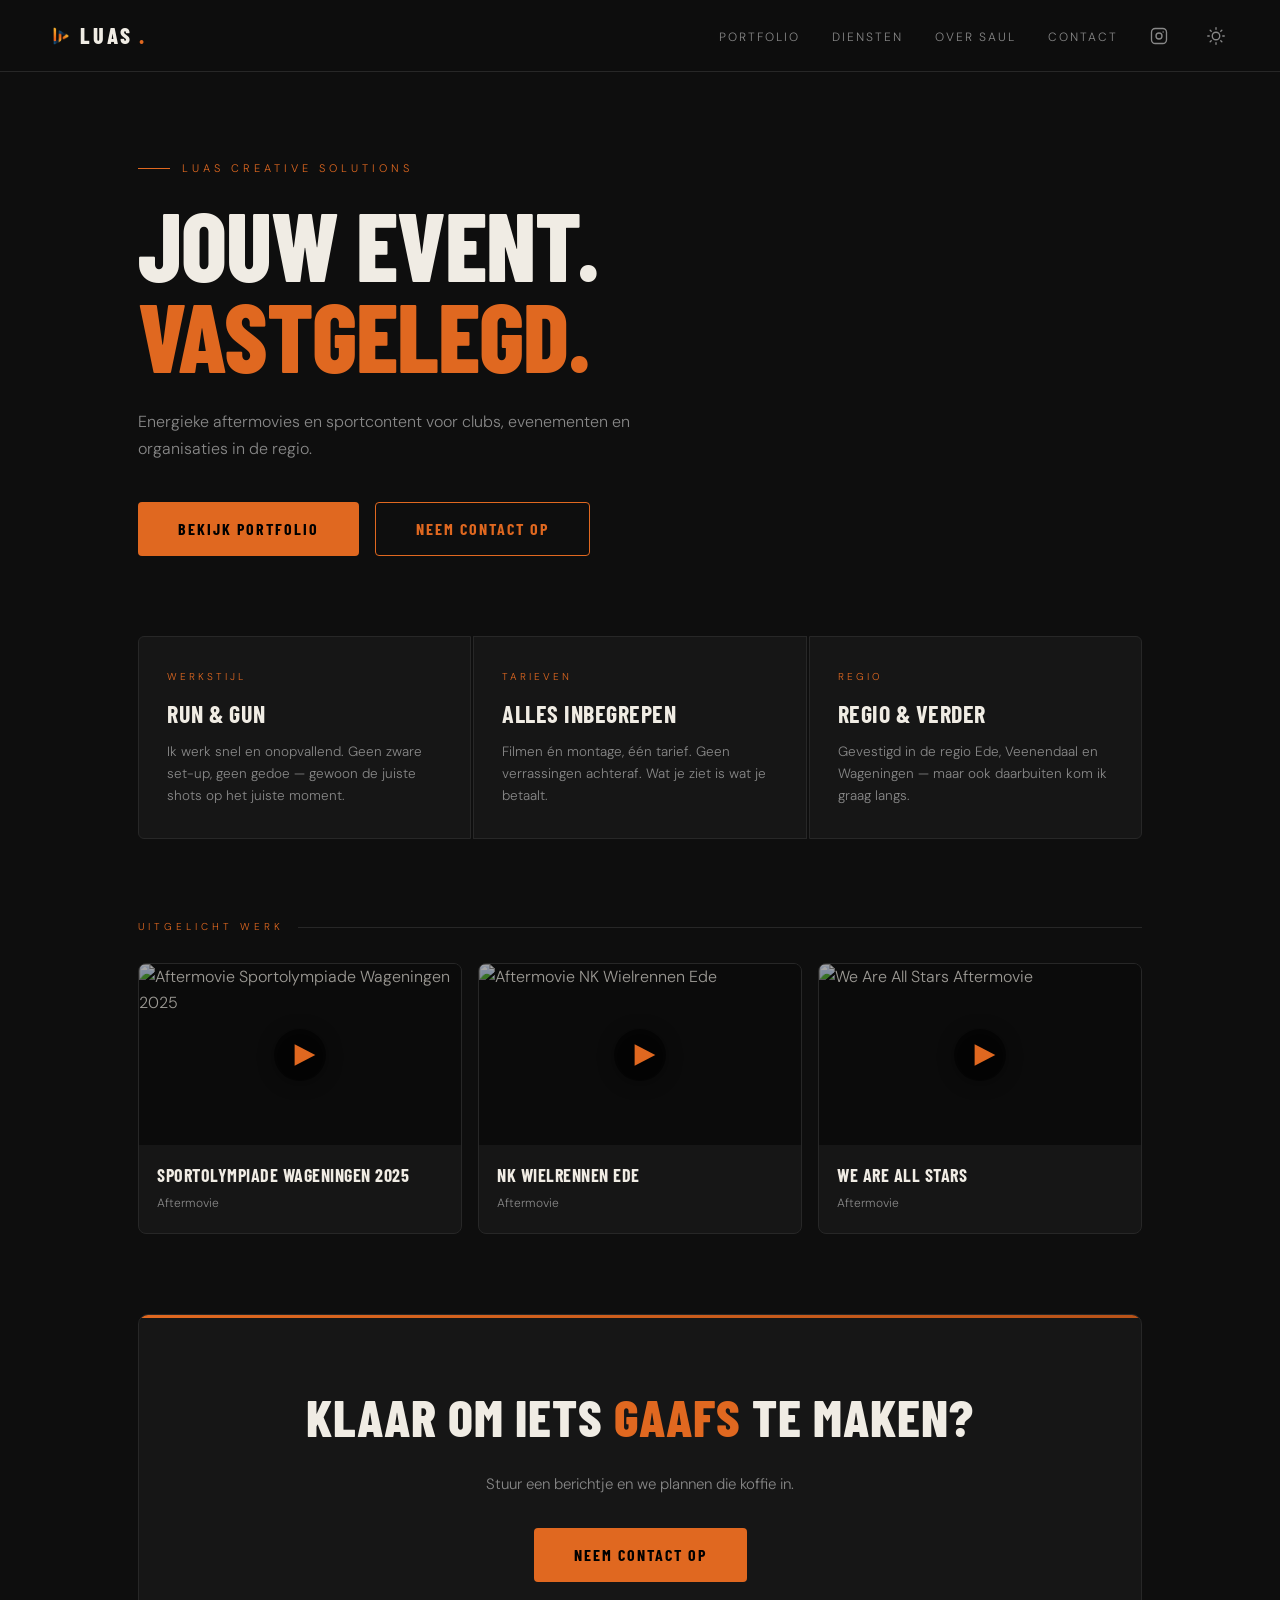
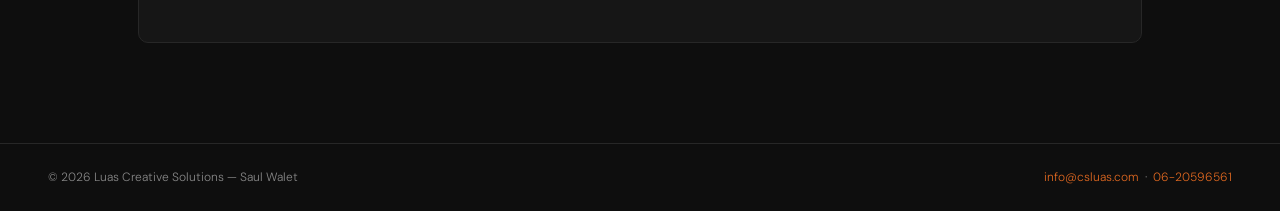
==== index.html @ 76b079d7 "Logo" ====
<!DOCTYPE html>
<html lang="nl">
<head>
  <meta charset="UTF-8">
  <meta name="viewport" content="width=device-width, initial-scale=1.0">
  <title>Luas Creative Solutions — Videograaf Sportevenementen & Aftermovies</title>
  <meta name="description" content="Energieke aftermovies en sportcontent voor clubs, evenementen en organisaties in de regio Ede, Veenendaal en Wageningen.">
  <link rel="stylesheet" href="style.css">
  <link rel="icon" href="assets/Logo.png" type="image/png">
  <script>document.documentElement.setAttribute('data-theme',localStorage.getItem('luas-theme')||'dark')</script>
</head>
<body>

<nav id="nav"></nav>

<!-- HERO -->
<section class="hero">
  <div class="hero-label">Luas Creative Solutions</div>
  <h1>Jouw event.<br><em>Vastgelegd.</em></h1>
  <p class="hero-sub">Energieke aftermovies en sportcontent voor clubs, evenementen en organisaties in de regio.</p>
  <div class="hero-actions">
    <a href="portfolio.html" class="cta-btn">Bekijk portfolio</a>
    <a href="contact.html" class="cta-btn-outline">Neem contact op</a>
  </div>
</section>

<!-- USP STRIP -->
<section class="usp-section fade-up-1">
  <div class="usp-grid">
    <div class="usp-item">
      <div class="usp-tag">Werkstijl</div>
      <h3>Run &amp; Gun</h3>
      <p>Ik werk snel en onopvallend. Geen zware set-up, geen gedoe — gewoon de juiste shots op het juiste moment.</p>
    </div>
    <div class="usp-item">
      <div class="usp-tag">Tarieven</div>
      <h3>Alles inbegrepen</h3>
      <p>Filmen én montage, één tarief. Geen verrassingen achteraf. Wat je ziet is wat je betaalt.</p>
    </div>
    <div class="usp-item">
      <div class="usp-tag">Regio</div>
      <h3>Regio &amp; verder</h3>
      <p>Gevestigd in de regio Ede, Veenendaal en Wageningen — maar ook daarbuiten kom ik graag langs.</p>
    </div>
  </div>
</section>

<!-- FEATURED WERK -->
<section class="featured-section">
  <div class="section-label">Uitgelicht werk</div>
  <div class="featured-grid">

    <div class="video-card fade-up-1" data-video-id="czWanVPqHII">
      <div class="video-thumb">
        <img
          src="https://img.youtube.com/vi/czWanVPqHII/maxresdefault.jpg"
          alt="Aftermovie Sportolympiade Wageningen 2025"
          loading="lazy"
        >
        <div class="play-btn">
          <svg viewBox="0 0 68 68" fill="none" xmlns="http://www.w3.org/2000/svg">
            <circle cx="34" cy="34" r="34" fill="rgba(0,0,0,0.55)"/>
            <polygon points="27,20 54,34 27,48" fill="#E06820"/>
          </svg>
        </div>
      </div>
      <div class="video-info">
        <h3>Sportolympiade Wageningen 2025</h3>
        <p>Aftermovie</p>
      </div>
    </div>

    <div class="video-card fade-up-2" data-video-id="GM8YiR7wwc0">
      <div class="video-thumb">
        <img
          src="https://img.youtube.com/vi/GM8YiR7wwc0/maxresdefault.jpg"
          alt="Aftermovie NK Wielrennen Ede"
          loading="lazy"
        >
        <div class="play-btn">
          <svg viewBox="0 0 68 68" fill="none" xmlns="http://www.w3.org/2000/svg">
            <circle cx="34" cy="34" r="34" fill="rgba(0,0,0,0.55)"/>
            <polygon points="27,20 54,34 27,48" fill="#E06820"/>
          </svg>
        </div>
      </div>
      <div class="video-info">
        <h3>NK Wielrennen Ede</h3>
        <p>Aftermovie</p>
      </div>
    </div>

    <div class="video-card fade-up-3" data-video-id="jwo1dgW5skM">
      <div class="video-thumb">
        <img
          src="https://img.youtube.com/vi/jwo1dgW5skM/maxresdefault.jpg"
          alt="We Are All Stars Aftermovie"
          loading="lazy"
        >
        <div class="play-btn">
          <svg viewBox="0 0 68 68" fill="none" xmlns="http://www.w3.org/2000/svg">
            <circle cx="34" cy="34" r="34" fill="rgba(0,0,0,0.55)"/>
            <polygon points="27,20 54,34 27,48" fill="#E06820"/>
          </svg>
        </div>
      </div>
      <div class="video-info">
        <h3>We Are All Stars</h3>
        <p>Aftermovie</p>
      </div>
    </div>

  </div>
</section>

<!-- CTA STRIP -->
<section class="cta-section fade-up">
  <div class="cta-box">
    <h2>Klaar om iets <em>gaafs</em> te maken?</h2>
    <p>Stuur een berichtje en we plannen die koffie in.</p>
    <a href="contact.html" class="cta-btn">Neem contact op</a>
  </div>
</section>

<footer id="footer"></footer>
<script src="script.js"></script>
</body>
</html>
---- style.css ----
/* ─────────────────────────────────────────
   Luas Creative Solutions — Shared Stylesheet
   ───────────────────────────────────────── */

@import url('https://fonts.googleapis.com/css2?family=Barlow+Condensed:wght@400;600;700;800&family=DM+Sans:ital,opsz,wght@0,9..40,300;0,9..40,400;0,9..40,500;1,9..40,300&display=swap');

*, *::before, *::after {
  box-sizing: border-box;
  margin: 0;
  padding: 0;
}

:root {
  --orange:     #E06820;
  --orange-dim: #B85218;
  --black:      #0E0E0E;
  --card:       #161616;
  --card-warm:  #1C1408;
  --border:     #272727;
  --text:       #F0ECE4;
  --muted:      #888888;
}

html { scroll-behavior: smooth; }

body {
  background: var(--black);
  color: var(--text);
  font-family: 'DM Sans', sans-serif;
  font-weight: 300;
  overflow-x: hidden;
  line-height: 1.6;
}

a { color: inherit; }
img { display: block; max-width: 100%; }

/* ── ANIMATIONS ── */
@keyframes fadeUp {
  from { opacity: 0; transform: translateY(24px); }
  to   { opacity: 1; transform: translateY(0); }
}

.fade-up { animation: fadeUp 0.7s ease both; }
.fade-up-1 { animation: fadeUp 0.7s 0.08s ease both; }
.fade-up-2 { animation: fadeUp 0.7s 0.16s ease both; }
.fade-up-3 { animation: fadeUp 0.7s 0.24s ease both; }
.fade-up-4 { animation: fadeUp 0.7s 0.32s ease both; }

/* ── NAVBAR ── */
nav {
  position: fixed; top: 0; left: 0; right: 0; z-index: 200;
  display: flex; align-items: center; justify-content: space-between;
  padding: 18px 48px;
  background: rgba(14, 14, 14, 0.92);
  backdrop-filter: blur(12px);
  -webkit-backdrop-filter: blur(12px);
  border-bottom: 1px solid var(--border);
}

.nav-logo {
  font-family: 'Barlow Condensed', sans-serif;
  font-size: 22px; font-weight: 800; letter-spacing: 3px;
  color: var(--text); text-decoration: none;
  display: flex; align-items: center; gap: 6px;
  flex-shrink: 0;
}
.nav-logo img { width: 26px; height: 26px; object-fit: contain; }
.nav-logo span { color: var(--orange); }

.nav-right {
  display: flex; align-items: center; gap: 32px;
}

.nav-links {
  display: flex; align-items: center; gap: 32px;
  list-style: none;
}
.nav-links a {
  font-size: 12px; letter-spacing: 2px; text-transform: uppercase;
  color: var(--muted); text-decoration: none;
  transition: color 0.2s;
}
.nav-links a:hover,
.nav-links a.active { color: var(--text); }

.nav-ig {
  color: var(--muted); transition: color 0.2s;
  display: flex; align-items: center;
}
.nav-ig:hover { color: var(--orange); }
.nav-ig svg { width: 18px; height: 18px; }

/* Hamburger */
.nav-toggle {
  display: none;
  flex-direction: column; justify-content: center; gap: 5px;
  width: 36px; height: 36px;
  background: none; border: none; cursor: pointer;
  padding: 4px;
}
.nav-toggle span {
  display: block; height: 2px; width: 100%;
  background: var(--text); border-radius: 2px;
  transition: transform 0.3s, opacity 0.3s;
}
.nav-toggle.open span:nth-child(1) { transform: translateY(7px) rotate(45deg); }
.nav-toggle.open span:nth-child(2) { opacity: 0; }
.nav-toggle.open span:nth-child(3) { transform: translateY(-7px) rotate(-45deg); }

/* ── FOOTER ── */
footer {
  border-top: 1px solid var(--border);
  padding: 24px 48px;
  display: flex; justify-content: space-between; align-items: center;
  flex-wrap: wrap; gap: 12px;
}
footer p { font-size: 12px; color: var(--muted); }
footer a { color: var(--orange); text-decoration: none; }
footer a:hover { color: var(--orange-dim); }

/* ── SHARED LAYOUT ── */
.container {
  max-width: 1100px; margin: 0 auto;
  padding-left: 48px; padding-right: 48px;
}

/* ── HERO ── */
.hero {
  padding: 160px 48px 80px;
  max-width: 1100px; margin: 0 auto;
  animation: fadeUp 0.7s ease both;
}
.hero-label {
  font-size: 11px; letter-spacing: 4px; text-transform: uppercase;
  color: var(--orange); margin-bottom: 20px;
  display: flex; align-items: center; gap: 12px;
}
.hero-label::before { content: ''; width: 32px; height: 1px; background: var(--orange); }

.hero h1 {
  font-family: 'Barlow Condensed', sans-serif;
  font-size: clamp(52px, 8vw, 96px);
  font-weight: 800; line-height: 0.95;
  letter-spacing: -1px; text-transform: uppercase;
}
.hero h1 em { color: var(--orange); font-style: normal; }

.hero-sub {
  margin-top: 28px; max-width: 520px;
  font-size: 16px; line-height: 1.7; color: var(--muted);
}

/* ── SECTION LABEL ── */
.section-label {
  font-size: 10px; letter-spacing: 4px; text-transform: uppercase;
  color: var(--orange); margin-bottom: 28px;
  display: flex; align-items: center; gap: 14px;
}
.section-label::after {
  content: ''; flex: 1; height: 1px; background: var(--border);
}

/* ── CTA BUTTON ── */
.cta-btn {
  display: inline-block;
  background: var(--orange);
  color: #000;
  font-family: 'Barlow Condensed', sans-serif;
  font-size: 16px; font-weight: 700;
  letter-spacing: 2px; text-transform: uppercase;
  padding: 14px 40px; border-radius: 4px;
  text-decoration: none; border: none; cursor: pointer;
  transition: background 0.2s, transform 0.15s;
}
.cta-btn:hover { background: var(--orange-dim); transform: translateY(-2px); }

.cta-btn-outline {
  display: inline-block;
  border: 1px solid var(--orange);
  color: var(--orange);
  font-family: 'Barlow Condensed', sans-serif;
  font-size: 16px; font-weight: 700;
  letter-spacing: 2px; text-transform: uppercase;
  padding: 13px 40px; border-radius: 4px;
  text-decoration: none;
  transition: background 0.2s, color 0.2s, transform 0.15s;
}
.cta-btn-outline:hover {
  background: var(--orange); color: #000; transform: translateY(-2px);
}

/* ── CTA SECTION ── */
.cta-section {
  padding: 0 48px 100px;
  max-width: 1100px; margin: 0 auto;
  text-align: center;
}
.cta-box {
  background: var(--card);
  border: 1px solid var(--border);
  border-radius: 10px;
  padding: 60px 40px;
  position: relative; overflow: hidden;
}
.cta-box::before {
  content: '';
  position: absolute; top: 0; left: 0; right: 0; height: 3px;
  background: linear-gradient(90deg, var(--orange), var(--orange-dim));
}
.cta-box h2 {
  font-family: 'Barlow Condensed', sans-serif;
  font-size: clamp(32px, 5vw, 52px);
  font-weight: 800; text-transform: uppercase;
  letter-spacing: 1px; margin-bottom: 14px;
}
.cta-box h2 em { color: var(--orange); font-style: normal; }
.cta-box p { font-size: 15px; color: var(--muted); margin-bottom: 32px; }

/* ─────────────────────────────
   INDEX.HTML
   ───────────────────────────── */

/* Hero buttons */
.hero-actions {
  display: flex; gap: 16px; margin-top: 40px; flex-wrap: wrap;
}

/* USP strip */
.usp-section {
  padding: 0 48px 80px;
  max-width: 1100px; margin: 0 auto;
}
.usp-grid {
  display: grid;
  grid-template-columns: repeat(3, 1fr);
  gap: 2px;
}
.usp-item {
  background: var(--card);
  border: 1px solid var(--border);
  padding: 32px 28px;
  transition: border-color 0.2s;
}
.usp-item:first-child { border-radius: 6px 0 0 6px; }
.usp-item:last-child  { border-radius: 0 6px 6px 0; }
.usp-item:hover { border-color: #3a3a3a; }
.usp-tag {
  font-size: 10px; letter-spacing: 3px; text-transform: uppercase;
  color: var(--orange); margin-bottom: 10px;
}
.usp-item h3 {
  font-family: 'Barlow Condensed', sans-serif;
  font-size: 24px; font-weight: 700; text-transform: uppercase;
  letter-spacing: 0.5px; margin-bottom: 8px;
}
.usp-item p { font-size: 13.5px; color: var(--muted); line-height: 1.6; }

/* Featured work */
.featured-section {
  padding: 0 48px 80px;
  max-width: 1100px; margin: 0 auto;
}
.featured-grid {
  display: grid;
  grid-template-columns: repeat(3, 1fr);
  gap: 16px;
}

/* ─────────────────────────────
   PORTFOLIO.HTML
   ───────────────────────────── */

.portfolio-section {
  padding: 0 48px 80px;
  max-width: 1100px; margin: 0 auto;
}
.video-grid {
  display: grid;
  grid-template-columns: repeat(3, 1fr);
  gap: 16px;
}

/* Shared video card (used on portfolio + index) */
.video-card {
  background: var(--card);
  border: 1px solid var(--border);
  border-radius: 8px;
  overflow: hidden;
  cursor: pointer;
  transition: border-color 0.25s, transform 0.25s;
  position: relative;
}
.video-card:hover { border-color: #444; transform: translateY(-3px); }

.video-thumb {
  position: relative;
  aspect-ratio: 16/9;
  overflow: hidden;
  background: #111;
}
.video-thumb img {
  width: 100%; height: 100%; object-fit: cover;
  transition: transform 0.4s;
}
.video-card:hover .video-thumb img { transform: scale(1.04); }

.play-btn {
  position: absolute; inset: 0;
  display: flex; align-items: center; justify-content: center;
  background: rgba(0,0,0,0.35);
  transition: background 0.2s;
}
.video-card:hover .play-btn { background: rgba(0,0,0,0.15); }
.play-btn svg {
  width: 52px; height: 52px;
  filter: drop-shadow(0 2px 8px rgba(0,0,0,0.6));
  transition: transform 0.2s;
}
.video-card:hover .play-btn svg { transform: scale(1.08); }

.video-info {
  padding: 16px 18px 20px;
}
.video-info h3 {
  font-family: 'Barlow Condensed', sans-serif;
  font-size: 18px; font-weight: 700;
  text-transform: uppercase; letter-spacing: 0.5px;
  margin-bottom: 4px;
}
.video-info p { font-size: 12px; color: var(--muted); }

/* Video iframe overlay */
.video-iframe-wrap {
  position: fixed; inset: 0; z-index: 500;
  background: rgba(0,0,0,0.9);
  display: flex; align-items: center; justify-content: center;
  padding: 24px;
  animation: fadeUp 0.25s ease;
}
.video-iframe-inner {
  position: relative;
  width: 100%; max-width: 900px;
  aspect-ratio: 16/9;
}
.video-iframe-inner iframe {
  width: 100%; height: 100%;
  border: none; border-radius: 6px;
}
.video-close {
  position: absolute; top: -44px; right: 0;
  background: none; border: none; cursor: pointer;
  color: var(--text); font-size: 28px; line-height: 1;
  font-family: 'Barlow Condensed', sans-serif;
  letter-spacing: 1px; display: flex; align-items: center; gap: 8px;
}

/* Photo grid */
.photo-grid {
  columns: 3; column-gap: 12px;
}
.photo-placeholder {
  break-inside: avoid;
  margin-bottom: 12px;
  background: var(--card);
  border: 1px solid var(--border);
  border-radius: 6px;
  display: flex; align-items: center; justify-content: center;
  color: var(--border);
  font-size: 11px; letter-spacing: 2px; text-transform: uppercase;
}
.photo-item {
  break-inside: avoid;
  margin-bottom: 12px;
  border-radius: 6px;
  overflow: hidden;
  position: relative;
}
.photo-item img {
  width: 100%; height: auto; display: block;
  transition: transform 0.4s ease;
}
.photo-item:hover img { transform: scale(1.03); }

/* Client logos */
.clients-section {
  padding: 0 48px 80px;
  max-width: 1100px; margin: 0 auto;
}
.clients-row {
  display: flex; align-items: center;
  gap: 32px; flex-wrap: wrap;
}
.client-logo {
  height: 40px;
  opacity: 0.45;
  transition: opacity 0.2s;
  filter: grayscale(100%) brightness(2);
}
.client-logo:hover { opacity: 0.8; }
.client-logo-placeholder {
  height: 36px; padding: 0 20px;
  background: var(--card);
  border: 1px solid var(--border);
  border-radius: 4px;
  display: flex; align-items: center; justify-content: center;
  font-size: 11px; letter-spacing: 2px; text-transform: uppercase;
  color: var(--muted);
  white-space: nowrap;
}

/* ─────────────────────────────
   DIENSTEN.HTML
   ───────────────────────────── */

.rate-strip {
  margin: 0 48px 80px;
  max-width: 1100px; margin-left: auto; margin-right: auto;
  background: var(--card);
  border: 1px solid var(--border);
  border-left: 4px solid var(--orange);
  border-radius: 6px;
  padding: 28px 36px;
  display: flex; justify-content: space-between; align-items: center;
  flex-wrap: wrap; gap: 20px;
  animation: fadeUp 0.7s 0.1s ease both;
}
.rate-info h3 {
  font-family: 'Barlow Condensed', sans-serif;
  font-size: 20px; font-weight: 700; letter-spacing: 1px;
  text-transform: uppercase; margin-bottom: 6px;
}
.rate-info p { font-size: 13px; color: var(--muted); line-height: 1.6; }
.rate-price {
  font-family: 'Barlow Condensed', sans-serif;
  font-size: 58px; font-weight: 800;
  color: var(--orange); line-height: 1; white-space: nowrap;
}
.rate-price span {
  font-size: 16px; color: var(--muted);
  font-family: 'DM Sans', sans-serif; font-weight: 300;
}

.packages-section {
  padding: 0 48px 80px;
  max-width: 1100px; margin: 0 auto;
}
.packages-grid {
  display: grid;
  grid-template-columns: repeat(2, 1fr);
  gap: 16px;
}

.pkg {
  background: var(--card);
  border: 1px solid var(--border);
  border-radius: 8px;
  padding: 32px 28px 28px;
  position: relative;
  transition: border-color 0.25s, transform 0.25s;
}
.pkg:hover { border-color: #444; transform: translateY(-3px); }
.pkg.featured { background: var(--card-warm); border-color: var(--orange); }
.pkg.featured:hover { border-color: var(--orange); }

.pkg:nth-child(1) { animation: fadeUp 0.6s 0.05s ease both; }
.pkg:nth-child(2) { animation: fadeUp 0.6s 0.12s ease both; }
.pkg:nth-child(3) { animation: fadeUp 0.6s 0.19s ease both; }
.pkg:nth-child(4) { animation: fadeUp 0.6s 0.26s ease both; }

.pkg-badge {
  position: absolute; top: -1px; right: 24px;
  background: var(--orange);
  color: #000; font-size: 9px; font-weight: 700;
  letter-spacing: 2px; text-transform: uppercase;
  padding: 4px 12px; border-radius: 0 0 6px 6px;
}
.pkg-duration {
  font-size: 11px; letter-spacing: 2px; text-transform: uppercase;
  color: var(--orange); margin-bottom: 8px;
}
.pkg-name {
  font-family: 'Barlow Condensed', sans-serif;
  font-size: 32px; font-weight: 800; letter-spacing: 0.5px;
  text-transform: uppercase; margin-bottom: 4px;
}
.pkg-tagline {
  font-size: 13px; color: var(--muted); font-style: italic; margin-bottom: 20px;
}
.pkg-price {
  font-family: 'Barlow Condensed', sans-serif;
  font-size: 52px; font-weight: 800; line-height: 1; margin-bottom: 4px;
}
.pkg-btw { font-size: 11px; color: var(--muted); margin-bottom: 20px; }
.pkg-divider { height: 1px; background: var(--border); margin-bottom: 18px; }
.pkg-features { list-style: none; }
.pkg-features li {
  font-size: 13.5px; color: #bbb;
  padding: 5px 0;
  display: flex; align-items: flex-start; gap: 10px;
}
.pkg-features li::before {
  content: '—'; color: var(--orange);
  font-size: 11px; margin-top: 2px; flex-shrink: 0;
}

.addons-section {
  padding: 0 48px 80px;
  max-width: 1100px; margin: 0 auto;
}
.addons-grid {
  display: grid; grid-template-columns: repeat(2, 1fr); gap: 10px;
}
.addon {
  background: var(--card);
  border: 1px solid var(--border);
  border-radius: 6px;
  padding: 14px 20px;
  display: flex; justify-content: space-between; align-items: center;
  gap: 12px; transition: border-color 0.2s;
}
.addon:hover { border-color: #3a3a3a; }
.addon-name { font-size: 14px; }
.addon-price {
  font-family: 'Barlow Condensed', sans-serif;
  font-size: 22px; font-weight: 700;
  color: var(--orange); white-space: nowrap;
}

.process-section {
  padding: 0 48px 80px;
  max-width: 1100px; margin: 0 auto;
}
.process-steps {
  display: grid; grid-template-columns: repeat(4, 1fr); gap: 2px;
}
.step {
  background: var(--card); border: 1px solid var(--border);
  padding: 28px 22px; position: relative;
}
.step:first-child { border-radius: 6px 0 0 6px; }
.step:last-child  { border-radius: 0 6px 6px 0; }
.step-num {
  font-family: 'Barlow Condensed', sans-serif;
  font-size: 52px; font-weight: 800;
  color: var(--border); line-height: 1; margin-bottom: 12px;
}
.step-title {
  font-family: 'Barlow Condensed', sans-serif;
  font-size: 18px; font-weight: 700;
  text-transform: uppercase; letter-spacing: 1px; margin-bottom: 8px;
}
.step-desc { font-size: 12.5px; color: var(--muted); line-height: 1.6; }

.notes-section {
  padding: 0 48px 80px;
  max-width: 1100px; margin: 0 auto;
}
.notes-grid {
  display: grid; grid-template-columns: repeat(2, 1fr); gap: 8px;
}
.note {
  display: flex; gap: 10px;
  font-size: 12.5px; color: var(--muted);
  padding: 10px 0; border-bottom: 1px solid var(--border);
}
.note::before { content: '·'; color: var(--orange); flex-shrink: 0; }

/* ─────────────────────────────
   OVER-SAUL.HTML
   ───────────────────────────── */

.about-section {
  padding: 0 48px 80px;
  max-width: 1100px; margin: 0 auto;
}
.about-grid {
  display: grid; grid-template-columns: 1fr 360px; gap: 64px;
  align-items: start;
}
.about-text p {
  font-size: 16px; line-height: 1.8; color: var(--muted);
  margin-bottom: 24px;
}
.about-text p:last-child { margin-bottom: 0; }
.about-text strong { color: var(--text); font-weight: 500; }

.about-photo {
  background: var(--card);
  border: 1px solid var(--border);
  border-radius: 8px; overflow: hidden;
  aspect-ratio: 3/4;
  display: flex; align-items: center; justify-content: center;
  color: var(--muted); font-size: 12px; letter-spacing: 2px;
  text-transform: uppercase; text-align: center;
  padding: 20px;
}
.about-photo img { width: 100%; height: 100%; object-fit: cover; }

.experience-section {
  padding: 0 48px 80px;
  max-width: 1100px; margin: 0 auto;
}
.exp-list { list-style: none; }
.exp-item {
  display: flex; align-items: flex-start; gap: 20px;
  padding: 20px 0; border-bottom: 1px solid var(--border);
}
.exp-item:first-child { border-top: 1px solid var(--border); }
.exp-dot {
  width: 8px; height: 8px; border-radius: 50%;
  background: var(--orange); flex-shrink: 0; margin-top: 6px;
}
.exp-item h4 {
  font-family: 'Barlow Condensed', sans-serif;
  font-size: 20px; font-weight: 700; text-transform: uppercase;
  letter-spacing: 0.5px; margin-bottom: 4px;
}
.exp-item p { font-size: 13px; color: var(--muted); }

/* ─────────────────────────────
   CONTACT.HTML
   ───────────────────────────── */

.contact-section {
  padding: 0 48px 100px;
  max-width: 1100px; margin: 0 auto;
}
.contact-grid {
  display: grid; grid-template-columns: 1fr 1fr; gap: 64px;
  align-items: start;
}
.contact-info-label {
  font-size: 10px; letter-spacing: 4px; text-transform: uppercase;
  color: var(--orange); margin-bottom: 24px;
}
.contact-sfeer {
  font-size: 18px; line-height: 1.6; color: var(--text);
  margin-bottom: 40px; font-style: italic;
}
.contact-item {
  display: flex; align-items: center; gap: 16px;
  padding: 16px 0; border-bottom: 1px solid var(--border);
}
.contact-item:first-of-type { border-top: 1px solid var(--border); }
.contact-icon {
  width: 40px; height: 40px; border-radius: 6px;
  background: var(--card); border: 1px solid var(--border);
  display: flex; align-items: center; justify-content: center;
  flex-shrink: 0;
}
.contact-icon svg { width: 18px; height: 18px; color: var(--orange); }
.contact-detail { font-size: 13px; color: var(--muted); margin-bottom: 2px; }
.contact-value { font-size: 15px; color: var(--text); }
.contact-value a { color: inherit; text-decoration: none; }
.contact-value a:hover { color: var(--orange); }

/* Form */
.form-label {
  font-size: 10px; letter-spacing: 4px; text-transform: uppercase;
  color: var(--orange); margin-bottom: 24px;
}
.form-group { margin-bottom: 16px; }
.form-group label {
  display: block; font-size: 11px; letter-spacing: 1px;
  text-transform: uppercase; color: var(--muted); margin-bottom: 8px;
}
.form-group input,
.form-group textarea {
  width: 100%;
  background: var(--card); border: 1px solid var(--border);
  border-radius: 6px; padding: 14px 16px;
  font-family: 'DM Sans', sans-serif; font-size: 14px; font-weight: 300;
  color: var(--text);
  transition: border-color 0.2s;
  outline: none;
  -webkit-appearance: none;
}
.form-group input:focus,
.form-group textarea:focus { border-color: var(--orange); }
.form-group input::placeholder,
.form-group textarea::placeholder { color: #555; }
.form-group textarea { resize: vertical; min-height: 140px; }

.form-submit { width: 100%; margin-top: 8px; }

/* ─────────────────────────────
   RESPONSIVE
   ───────────────────────────── */

@media (max-width: 900px) {
  .about-grid { grid-template-columns: 1fr; }
  .about-photo { aspect-ratio: 4/3; max-width: 400px; }
  .contact-grid { grid-template-columns: 1fr; gap: 40px; }
  .featured-grid { grid-template-columns: 1fr 1fr; }
  .video-grid { grid-template-columns: 1fr 1fr; }
}

@media (max-width: 700px) {
  .packages-grid { grid-template-columns: 1fr; }
  .process-steps { grid-template-columns: 1fr 1fr; }
  .step:first-child { border-radius: 6px 0 0 0; }
  .step:nth-child(2) { border-radius: 0 6px 0 0; }
  .step:last-child  { border-radius: 0 0 6px 0; }
  .step:nth-last-child(2) { border-radius: 0 0 0 6px; }
  .usp-grid { grid-template-columns: 1fr; }
  .usp-item:first-child { border-radius: 6px 6px 0 0; }
  .usp-item:last-child  { border-radius: 0 0 6px 6px; }
  .featured-grid { grid-template-columns: 1fr; }
  .video-grid { grid-template-columns: 1fr; }
  .photo-grid { columns: 2; }
}

@media (max-width: 600px) {
  nav { padding: 16px 24px; }

  .nav-right { gap: 16px; }

  .nav-toggle { display: flex; }

  /* Menu panel — slide-down met blur */
  .nav-links {
    position: fixed; top: 65px; left: 0; right: 0;
    background: rgba(14, 14, 14, 0.80);
    backdrop-filter: blur(28px);
    -webkit-backdrop-filter: blur(28px);
    border-bottom: 1px solid var(--border);
    box-shadow: 0 24px 56px rgba(0, 0, 0, 0.60);
    flex-direction: column; align-items: stretch; justify-content: flex-start;
    gap: 0; z-index: 199;
    padding-bottom: 8px;
    /* Standaard verborgen, animatie via opacity */
    opacity: 0;
    visibility: hidden;
    pointer-events: none;
    transform: translateY(-8px);
    transition: opacity 0.22s ease, transform 0.22s ease, visibility 0.22s;
  }
  /* Oranje accent-lijn bovenaan het menu */
  .nav-links::before {
    content: '';
    display: block;
    height: 3px;
    background: linear-gradient(90deg, var(--orange), transparent);
    flex-shrink: 0;
    margin-bottom: 4px;
  }
  .nav-links.open {
    opacity: 1;
    visibility: visible;
    pointer-events: auto;
    transform: translateY(0);
  }
  .nav-links li {
    border-bottom: 1px solid rgba(39, 39, 39, 0.7);
  }
  .nav-links li:last-child { border-bottom: none; }
  .nav-links a {
    font-size: 12px; letter-spacing: 3px;
    padding: 18px 28px; display: block;
    transition: color 0.15s, background 0.15s;
  }
  .nav-links a:hover { background: rgba(255, 255, 255, 0.03); }

  .hero { padding: 140px 24px 60px; }
  .hero h1 { font-size: clamp(42px, 12vw, 60px); }
  .hero-actions { flex-direction: column; align-items: flex-start; }

  .usp-section, .featured-section, .portfolio-section,
  .packages-section, .addons-section, .process-section,
  .cta-section, .notes-section, .about-section,
  .experience-section, .clients-section, .contact-section {
    padding-left: 24px; padding-right: 24px;
  }
  .rate-strip { margin-left: 24px; margin-right: 24px; padding: 20px 24px; }
  footer { padding: 20px 24px; }

  .addons-grid, .notes-grid { grid-template-columns: 1fr; }
  .process-steps { grid-template-columns: 1fr; }
  .step { border-radius: 0 !important; }
  .step:first-child { border-radius: 6px 6px 0 0 !important; }
  .step:last-child  { border-radius: 0 0 6px 6px !important; }

  .photo-grid { columns: 1; }
  .clients-row { gap: 16px; }

  .cta-box { padding: 40px 24px; }
}

/* ─────────────────────────────
   LIGHT MODE
   ───────────────────────────── */

/* Vloeiende overgang voor alle elementen */
body, nav, footer,
.usp-item, .video-card, .pkg, .addon, .step,
.about-photo, .contact-icon, .form-group input,
.form-group textarea, .rate-strip, .cta-box,
.client-logo-placeholder {
  transition: background 0.3s ease, border-color 0.3s ease, color 0.3s ease;
}

[data-theme="light"] {
  --black:     #F4F1EB;
  --card:      #EAE6DC;
  --card-warm: #F0E8D4;
  --border:    #D4CFC6;
  --text:      #0E0E0E;
  --muted:     #6A6660;
}

/* Navbar achtergrond */
[data-theme="light"] nav {
  background: rgba(244, 241, 235, 0.92);
}

/* Mobiel menu panel */
[data-theme="light"] .nav-links {
  background: rgba(244, 241, 235, 0.90);
  border-bottom-color: #D4CFC6;
}

/* Video thumbnail achtergrond */
[data-theme="light"] .video-thumb {
  background: #ccc;
}

/* Pakket feature lijst */
[data-theme="light"] .pkg-features li {
  color: #444;
}

/* ── THEME TOGGLE KNOP ── */
.nav-theme {
  background: none; border: none; cursor: pointer;
  color: var(--muted); transition: color 0.2s;
  display: flex; align-items: center; justify-content: center;
  width: 32px; height: 32px; padding: 0; flex-shrink: 0;
}
.nav-theme:hover { color: var(--orange); }
.nav-theme svg { width: 18px; height: 18px; }

/* Donker: toon zon · Licht: toon maan */
.nav-theme .icon-moon { display: none; }
[data-theme="light"] .nav-theme .icon-sun  { display: none; }
[data-theme="light"] .nav-theme .icon-moon { display: block; }
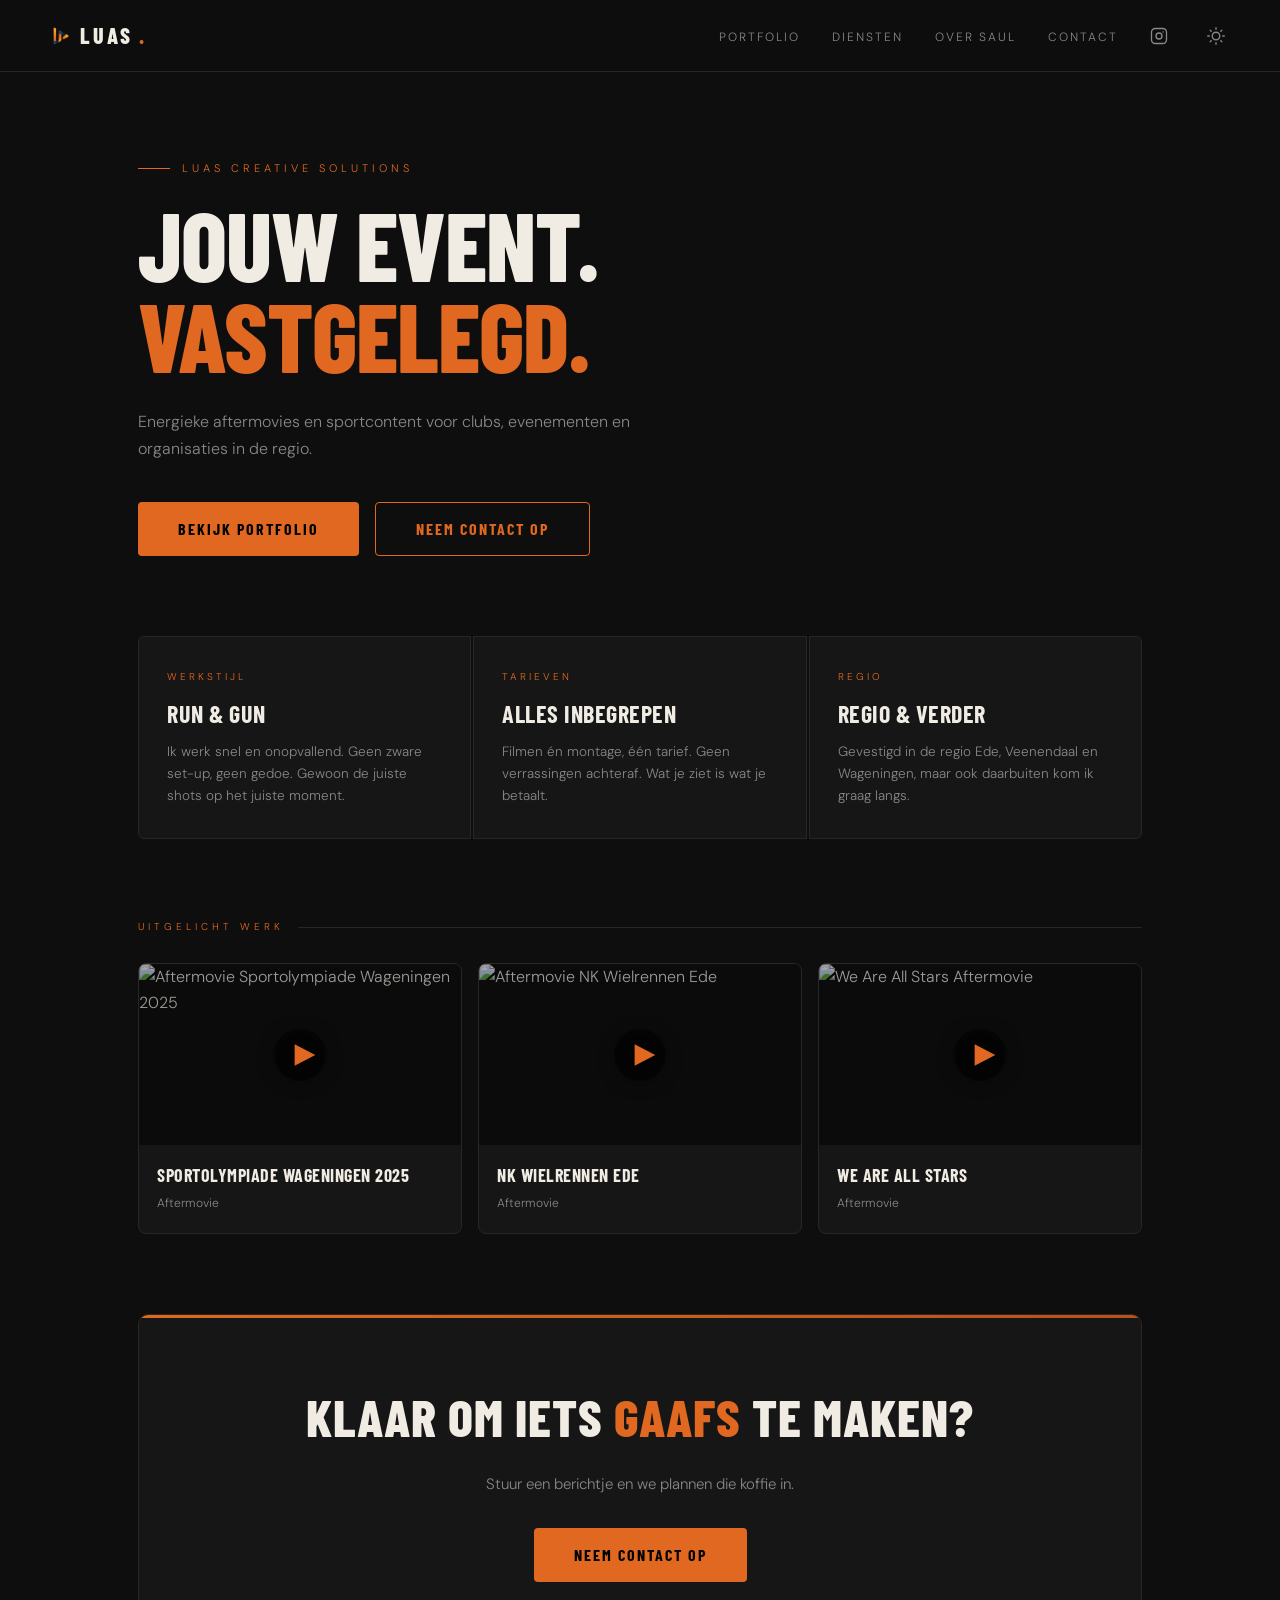
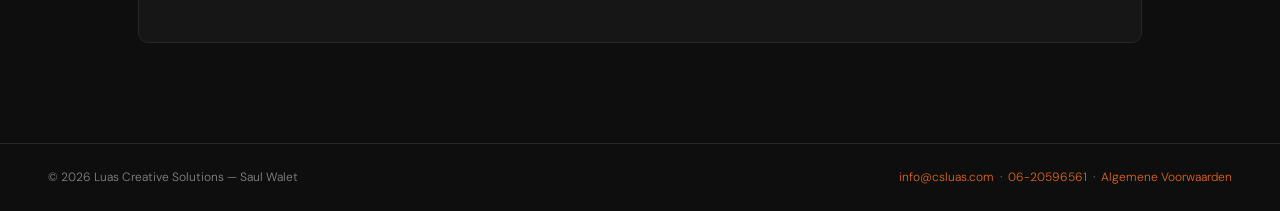
==== commit aa5dc438: "Em dashes en mobiel menu" ====
--- a/index.html
+++ b/index.html
@@ -19,8 +19,8 @@
   <h1>Jouw event.<br><em>Vastgelegd.</em></h1>
   <p class="hero-sub">Energieke aftermovies en sportcontent voor clubs, evenementen en organisaties in de regio.</p>
   <div class="hero-actions">
-    <a href="portfolio.html" class="cta-btn">Bekijk portfolio</a>
-    <a href="contact.html" class="cta-btn-outline">Neem contact op</a>
+    <a href="/portfolio" class="cta-btn">Bekijk portfolio</a>
+    <a href="/contact" class="cta-btn-outline">Neem contact op</a>
   </div>
 </section>
 
@@ -30,7 +30,7 @@
     <div class="usp-item">
       <div class="usp-tag">Werkstijl</div>
       <h3>Run &amp; Gun</h3>
-      <p>Ik werk snel en onopvallend. Geen zware set-up, geen gedoe — gewoon de juiste shots op het juiste moment.</p>
+      <p>Ik werk snel en onopvallend. Geen zware set-up, geen gedoe. Gewoon de juiste shots op het juiste moment.</p>
     </div>
     <div class="usp-item">
       <div class="usp-tag">Tarieven</div>
@@ -40,7 +40,7 @@
     <div class="usp-item">
       <div class="usp-tag">Regio</div>
       <h3>Regio &amp; verder</h3>
-      <p>Gevestigd in de regio Ede, Veenendaal en Wageningen — maar ook daarbuiten kom ik graag langs.</p>
+      <p>Gevestigd in de regio Ede, Veenendaal en Wageningen, maar ook daarbuiten kom ik graag langs.</p>
     </div>
   </div>
 </section>
@@ -118,7 +118,7 @@
   <div class="cta-box">
     <h2>Klaar om iets <em>gaafs</em> te maken?</h2>
     <p>Stuur een berichtje en we plannen die koffie in.</p>
-    <a href="contact.html" class="cta-btn">Neem contact op</a>
+    <a href="/contact" class="cta-btn">Neem contact op</a>
   </div>
 </section>
 
--- a/style.css
+++ b/style.css
@@ -500,7 +500,7 @@
   display: flex; align-items: flex-start; gap: 10px;
 }
 .pkg-features li::before {
-  content: '—'; color: var(--orange);
+  content: '·'; color: var(--orange);
   font-size: 11px; margin-top: 2px; flex-shrink: 0;
 }
 
@@ -721,9 +721,9 @@
   /* Menu panel — slide-down met blur */
   .nav-links {
     position: fixed; top: 65px; left: 0; right: 0;
-    background: rgba(14, 14, 14, 0.80);
-    backdrop-filter: blur(28px);
-    -webkit-backdrop-filter: blur(28px);
+    background: rgba(14, 14, 14, 0.97);
+    backdrop-filter: blur(8px);
+    -webkit-backdrop-filter: blur(8px);
     border-bottom: 1px solid var(--border);
     box-shadow: 0 24px 56px rgba(0, 0, 0, 0.60);
     flex-direction: column; align-items: stretch; justify-content: flex-start;
@@ -806,7 +806,7 @@
   --card-warm: #F0E8D4;
   --border:    #D4CFC6;
   --text:      #0E0E0E;
-  --muted:     #6A6660;
+  --muted:     #3D3835;
 }
 
 /* Navbar achtergrond */
@@ -816,7 +816,7 @@
 
 /* Mobiel menu panel */
 [data-theme="light"] .nav-links {
-  background: rgba(244, 241, 235, 0.90);
+  background: rgba(244, 241, 235, 0.97);
   border-bottom-color: #D4CFC6;
 }
 
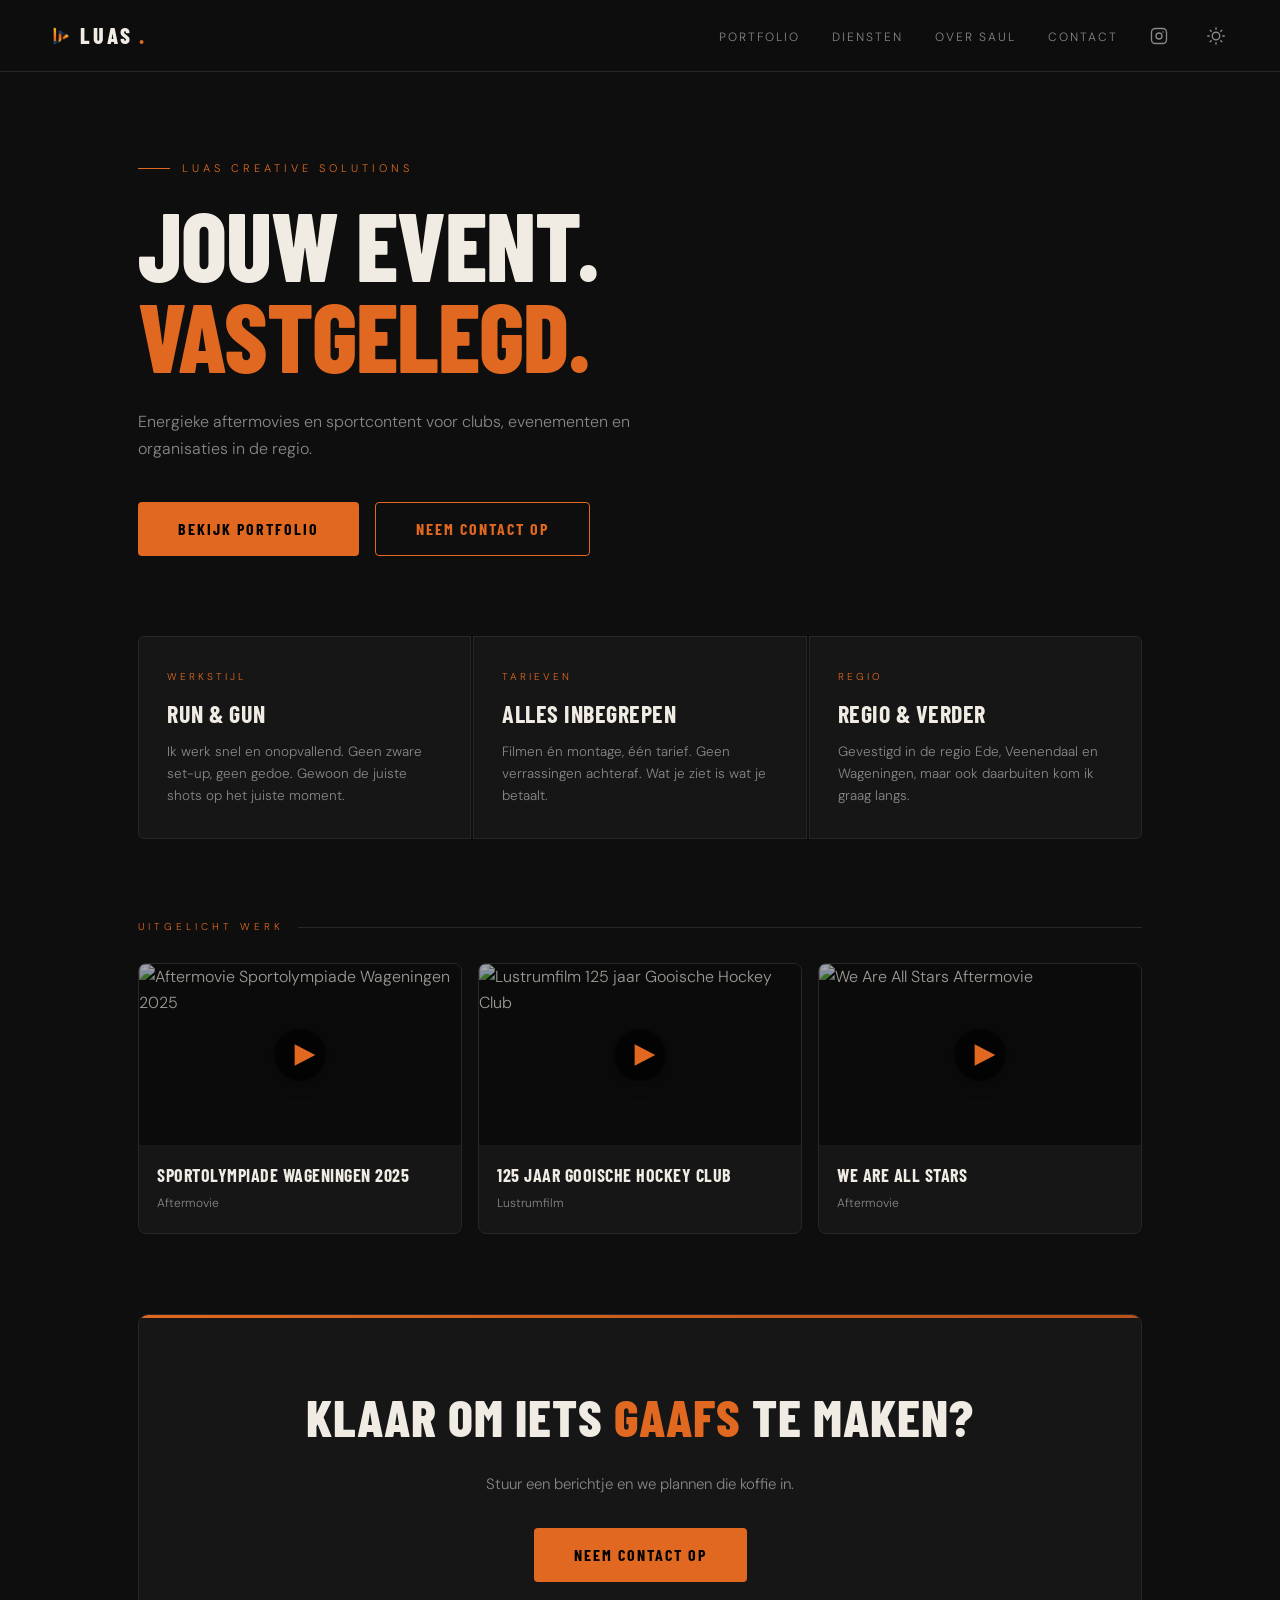
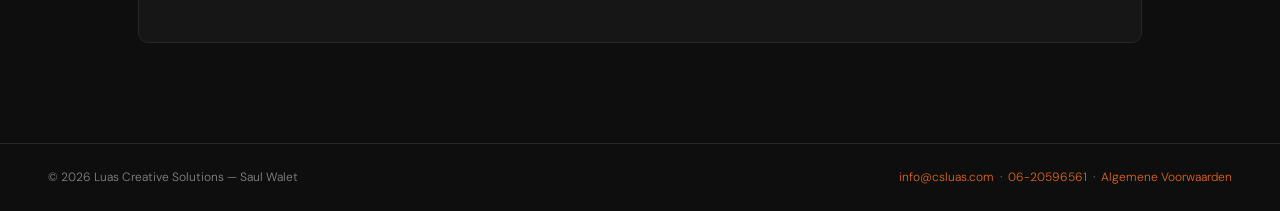
==== commit 1351fd44: "Shorts en nieuwe video's" ====
--- a/index.html
+++ b/index.html
@@ -70,11 +70,11 @@
       </div>
     </div>
 
-    <div class="video-card fade-up-2" data-video-id="GM8YiR7wwc0">
+    <div class="video-card fade-up-2" data-video-id="poUwi3UQn6Q">
       <div class="video-thumb">
         <img
-          src="https://img.youtube.com/vi/GM8YiR7wwc0/maxresdefault.jpg"
-          alt="Aftermovie NK Wielrennen Ede"
+          src="https://img.youtube.com/vi/poUwi3UQn6Q/maxresdefault.jpg"
+          alt="Lustrumfilm 125 jaar Gooische Hockey Club"
           loading="lazy"
         >
         <div class="play-btn">
@@ -85,8 +85,8 @@
         </div>
       </div>
       <div class="video-info">
-        <h3>NK Wielrennen Ede</h3>
-        <p>Aftermovie</p>
+        <h3>125 jaar Gooische Hockey Club</h3>
+        <p>Lustrumfilm</p>
       </div>
     </div>
 
--- a/style.css
+++ b/style.css
@@ -279,6 +279,16 @@
   display: grid;
   grid-template-columns: repeat(3, 1fr);
   gap: 16px;
+}
+
+/* Shorts grid — smaller cards in 9:16 */
+.shorts-grid {
+  display: grid;
+  grid-template-columns: repeat(4, 1fr);
+  gap: 16px;
+}
+.video-thumb--vertical {
+  aspect-ratio: 9/16;
 }
 
 /* Shared video card (used on portfolio + index) */
@@ -694,6 +704,7 @@
   .contact-grid { grid-template-columns: 1fr; gap: 40px; }
   .featured-grid { grid-template-columns: 1fr 1fr; }
   .video-grid { grid-template-columns: 1fr 1fr; }
+  .shorts-grid { grid-template-columns: repeat(3, 1fr); }
 }
 
 @media (max-width: 700px) {
@@ -708,6 +719,7 @@
   .usp-item:last-child  { border-radius: 0 0 6px 6px; }
   .featured-grid { grid-template-columns: 1fr; }
   .video-grid { grid-template-columns: 1fr; }
+  .shorts-grid { grid-template-columns: repeat(2, 1fr); }
   .photo-grid { columns: 2; }
 }
 
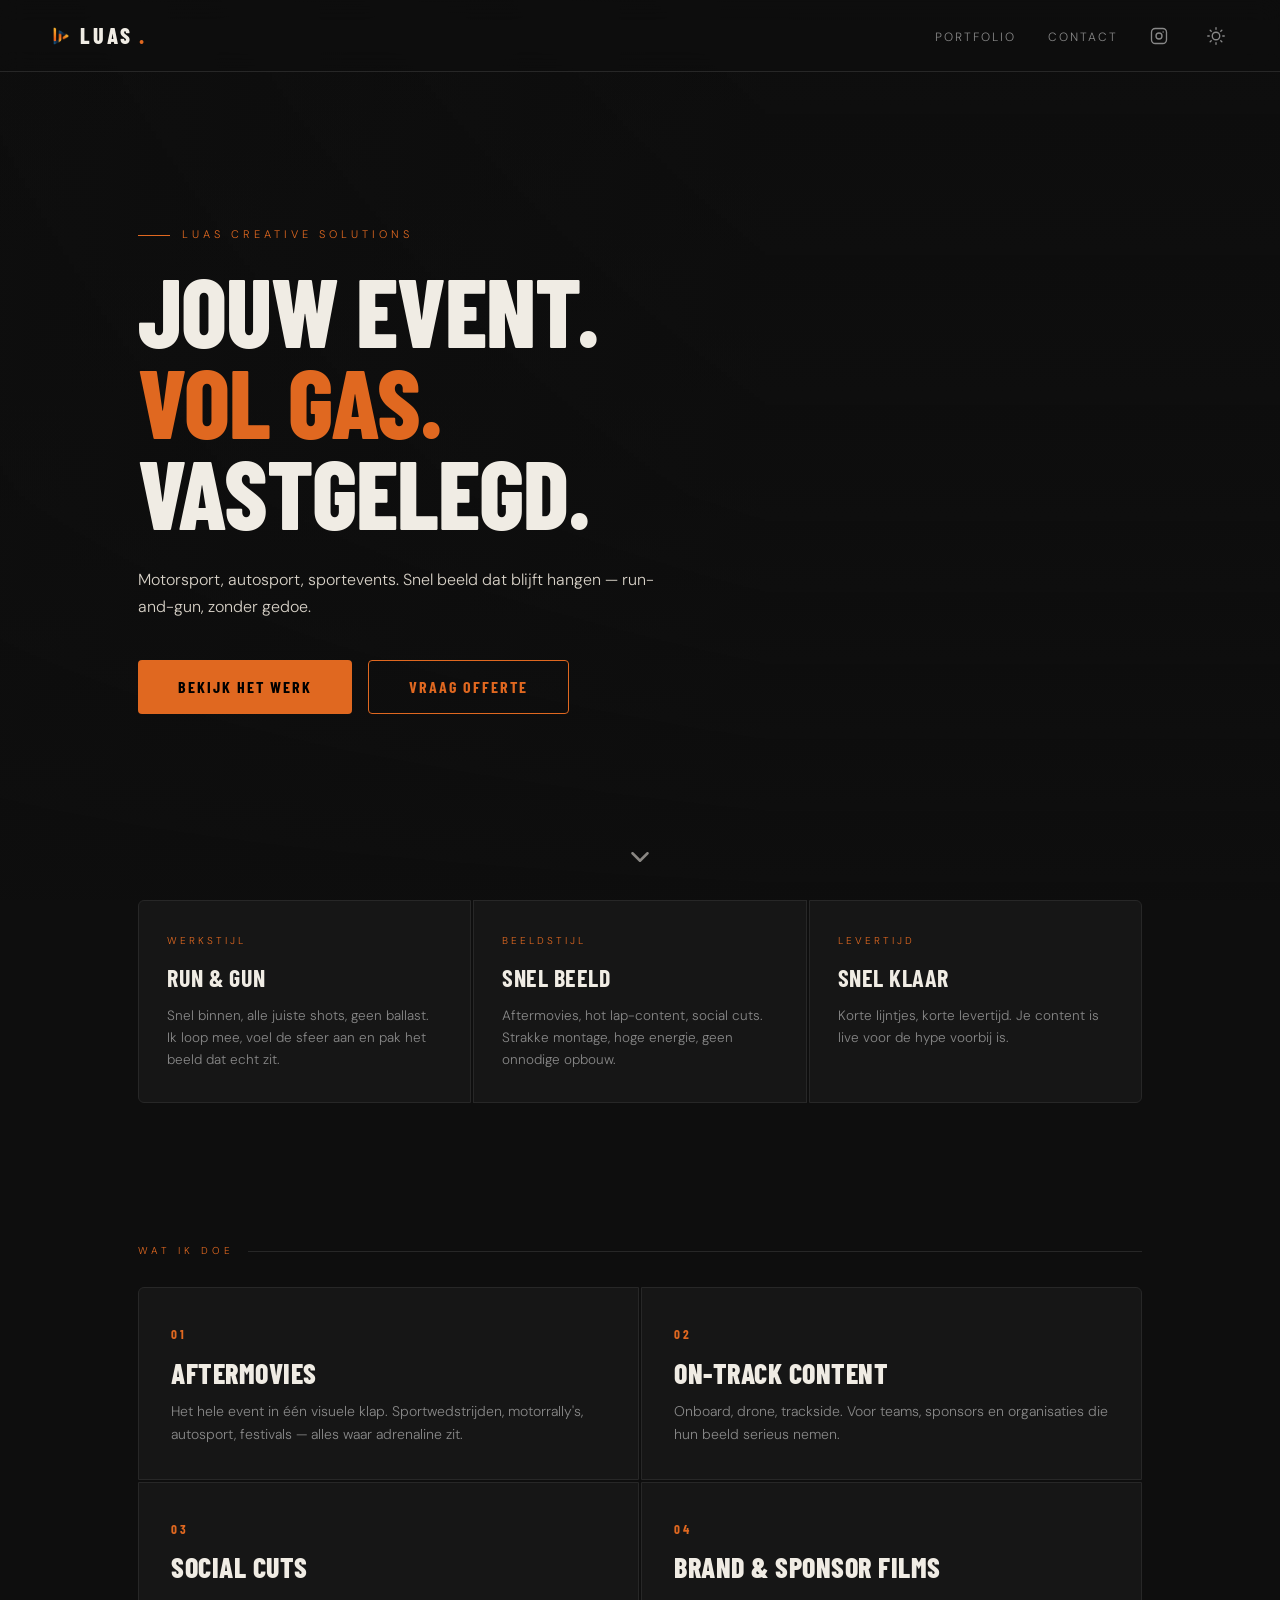
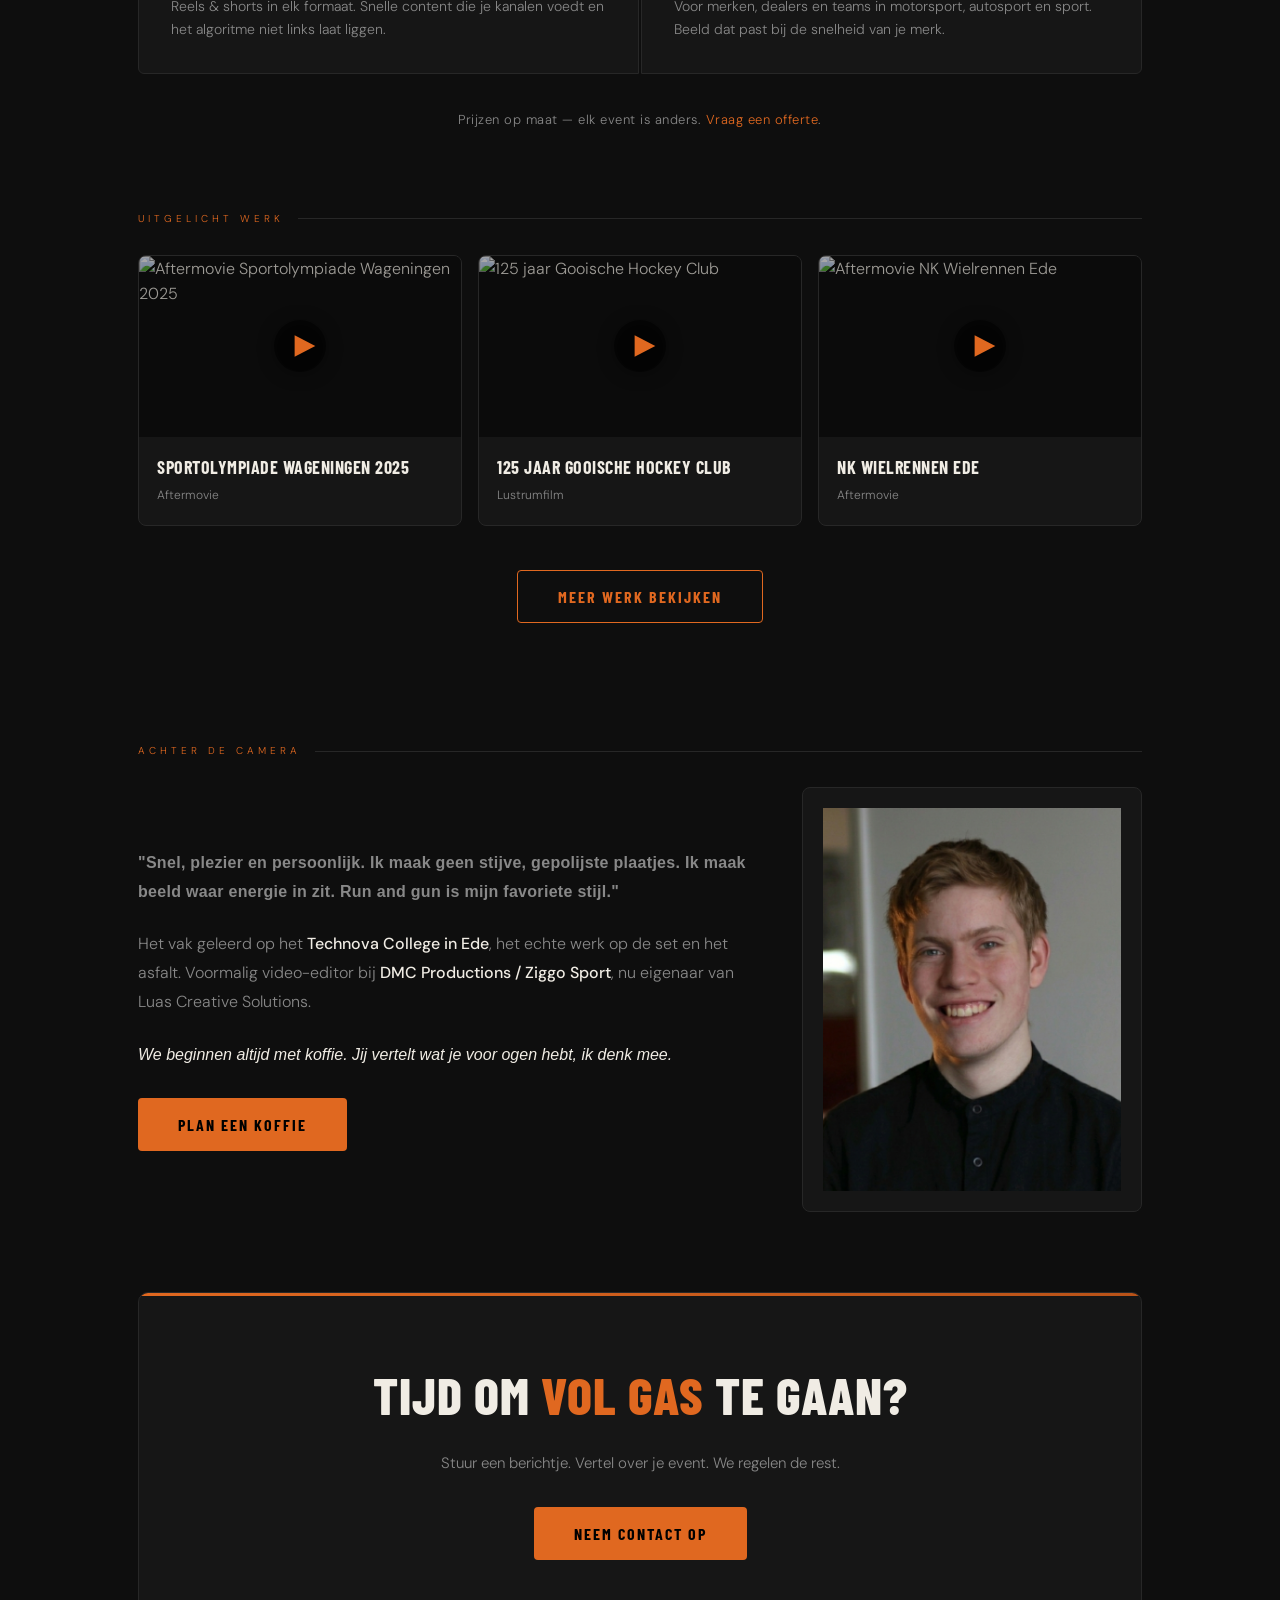
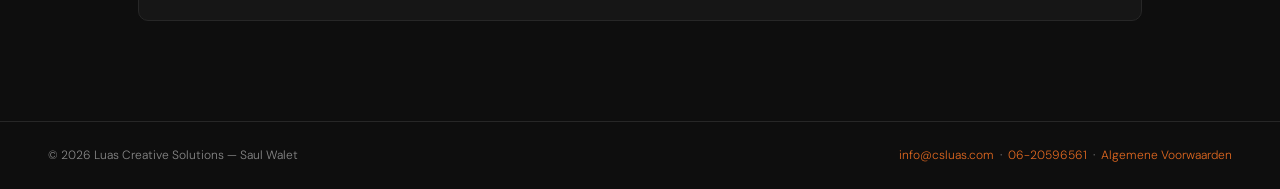
==== commit 4d8230a5: "Website Rework" ====
--- a/index.html
+++ b/index.html
@@ -3,8 +3,8 @@
 <head>
   <meta charset="UTF-8">
   <meta name="viewport" content="width=device-width, initial-scale=1.0">
-  <title>Luas Creative Solutions — Videograaf Sportevenementen & Aftermovies</title>
-  <meta name="description" content="Energieke aftermovies en sportcontent voor clubs, evenementen en organisaties in de regio Ede, Veenendaal en Wageningen.">
+  <title>Luas Creative Solutions — Snel beeld voor sport, motoren & events</title>
+  <meta name="description" content="Aftermovies, motorsport- en autosportcontent en eventfilms. Run-and-gun, snel klaar, beeld dat hard binnenkomt.">
   <link rel="stylesheet" href="style.css">
   <link rel="icon" href="assets/Logo.png" type="image/png">
   <script>document.documentElement.setAttribute('data-theme',localStorage.getItem('luas-theme')||'dark')</script>
@@ -13,35 +13,89 @@
 
 <nav id="nav"></nav>
 
-<!-- HERO -->
-<section class="hero">
-  <div class="hero-label">Luas Creative Solutions</div>
-  <h1>Jouw event.<br><em>Vastgelegd.</em></h1>
-  <p class="hero-sub">Energieke aftermovies en sportcontent voor clubs, evenementen en organisaties in de regio.</p>
-  <div class="hero-actions">
-    <a href="/portfolio" class="cta-btn">Bekijk portfolio</a>
-    <a href="/contact" class="cta-btn-outline">Neem contact op</a>
+<!-- HERO MET VIDEO BACKGROUND -->
+<section class="hero hero--video">
+  <div class="hero-bg">
+    <iframe
+      class="hero-bg-iframe"
+      src="https://www.youtube.com/embed/hXTB7czcdMQ?autoplay=1&mute=1&loop=1&playlist=hXTB7czcdMQ&controls=0&showinfo=0&modestbranding=1&rel=0&iv_load_policy=3&disablekb=1&playsinline=1"
+      frameborder="0"
+      allow="autoplay; encrypted-media"
+      title="Achtergrondvideo"
+    ></iframe>
   </div>
+  <div class="hero-overlay"></div>
+
+  <div class="hero-content">
+    <div class="hero-label">Luas Creative Solutions</div>
+    <h1>Jouw event.<br><em>Vol gas.</em><br>Vastgelegd.</h1>
+    <p class="hero-sub">Motorsport, autosport, sportevents. Snel beeld dat blijft hangen — run-and-gun, zonder gedoe.</p>
+    <div class="hero-actions">
+      <a href="/portfolio" class="cta-btn">Bekijk het werk</a>
+      <a href="/contact" class="cta-btn-outline">Vraag offerte</a>
+    </div>
+  </div>
+
+  <a href="#wat" class="hero-scroll" aria-label="Scroll naar onder">
+    <svg viewBox="0 0 24 24" fill="none" stroke="currentColor" stroke-width="2" stroke-linecap="round" stroke-linejoin="round">
+      <polyline points="6 9 12 15 18 9"/>
+    </svg>
+  </a>
 </section>
 
 <!-- USP STRIP -->
-<section class="usp-section fade-up-1">
+<section class="usp-section fade-up-1" id="wat">
   <div class="usp-grid">
     <div class="usp-item">
       <div class="usp-tag">Werkstijl</div>
       <h3>Run &amp; Gun</h3>
-      <p>Ik werk snel en onopvallend. Geen zware set-up, geen gedoe. Gewoon de juiste shots op het juiste moment.</p>
+      <p>Snel binnen, alle juiste shots, geen ballast. Ik loop mee, voel de sfeer aan en pak het beeld dat echt zit.</p>
     </div>
     <div class="usp-item">
-      <div class="usp-tag">Tarieven</div>
-      <h3>Alles inbegrepen</h3>
-      <p>Filmen én montage, één tarief. Geen verrassingen achteraf. Wat je ziet is wat je betaalt.</p>
+      <div class="usp-tag">Beeldstijl</div>
+      <h3>Snel Beeld</h3>
+      <p>Aftermovies, hot lap-content, social cuts. Strakke montage, hoge energie, geen onnodige opbouw.</p>
     </div>
     <div class="usp-item">
-      <div class="usp-tag">Regio</div>
-      <h3>Regio &amp; verder</h3>
-      <p>Gevestigd in de regio Ede, Veenendaal en Wageningen, maar ook daarbuiten kom ik graag langs.</p>
+      <div class="usp-tag">Levertijd</div>
+      <h3>Snel Klaar</h3>
+      <p>Korte lijntjes, korte levertijd. Je content is live voor de hype voorbij is.</p>
     </div>
+  </div>
+</section>
+
+<!-- WAT IK DOE -->
+<section class="services-section">
+  <div class="section-label">Wat ik doe</div>
+  <div class="services-grid">
+
+    <div class="service-card fade-up-1">
+      <div class="service-num">01</div>
+      <h3>Aftermovies</h3>
+      <p>Het hele event in één visuele klap. Sportwedstrijden, motorrally's, autosport, festivals — alles waar adrenaline zit.</p>
+    </div>
+
+    <div class="service-card fade-up-2">
+      <div class="service-num">02</div>
+      <h3>On-track content</h3>
+      <p>Onboard, drone, trackside. Voor teams, sponsors en organisaties die hun beeld serieus nemen.</p>
+    </div>
+
+    <div class="service-card fade-up-3">
+      <div class="service-num">03</div>
+      <h3>Social cuts</h3>
+      <p>Reels &amp; shorts in elk formaat. Snelle content die je kanalen voedt en het algoritme niet links laat liggen.</p>
+    </div>
+
+    <div class="service-card fade-up-4">
+      <div class="service-num">04</div>
+      <h3>Brand &amp; sponsor films</h3>
+      <p>Voor merken, dealers en teams in motorsport, autosport en sport. Beeld dat past bij de snelheid van je merk.</p>
+    </div>
+
+  </div>
+  <div class="services-note">
+    Prijzen op maat — elk event is anders. <a href="/contact">Vraag een offerte</a>.
   </div>
 </section>
 
@@ -52,16 +106,9 @@
 
     <div class="video-card fade-up-1" data-video-id="czWanVPqHII">
       <div class="video-thumb">
-        <img
-          src="https://img.youtube.com/vi/czWanVPqHII/maxresdefault.jpg"
-          alt="Aftermovie Sportolympiade Wageningen 2025"
-          loading="lazy"
-        >
+        <img src="https://img.youtube.com/vi/czWanVPqHII/maxresdefault.jpg" alt="Aftermovie Sportolympiade Wageningen 2025" loading="lazy">
         <div class="play-btn">
-          <svg viewBox="0 0 68 68" fill="none" xmlns="http://www.w3.org/2000/svg">
-            <circle cx="34" cy="34" r="34" fill="rgba(0,0,0,0.55)"/>
-            <polygon points="27,20 54,34 27,48" fill="#E06820"/>
-          </svg>
+          <svg viewBox="0 0 68 68" fill="none"><circle cx="34" cy="34" r="34" fill="rgba(0,0,0,0.55)"/><polygon points="27,20 54,34 27,48" fill="#E06820"/></svg>
         </div>
       </div>
       <div class="video-info">
@@ -72,16 +119,9 @@
 
     <div class="video-card fade-up-2" data-video-id="poUwi3UQn6Q">
       <div class="video-thumb">
-        <img
-          src="https://img.youtube.com/vi/poUwi3UQn6Q/maxresdefault.jpg"
-          alt="Lustrumfilm 125 jaar Gooische Hockey Club"
-          loading="lazy"
-        >
+        <img src="https://img.youtube.com/vi/poUwi3UQn6Q/maxresdefault.jpg" alt="125 jaar Gooische Hockey Club" loading="lazy">
         <div class="play-btn">
-          <svg viewBox="0 0 68 68" fill="none" xmlns="http://www.w3.org/2000/svg">
-            <circle cx="34" cy="34" r="34" fill="rgba(0,0,0,0.55)"/>
-            <polygon points="27,20 54,34 27,48" fill="#E06820"/>
-          </svg>
+          <svg viewBox="0 0 68 68" fill="none"><circle cx="34" cy="34" r="34" fill="rgba(0,0,0,0.55)"/><polygon points="27,20 54,34 27,48" fill="#E06820"/></svg>
         </div>
       </div>
       <div class="video-info">
@@ -90,34 +130,48 @@
       </div>
     </div>
 
-    <div class="video-card fade-up-3" data-video-id="jwo1dgW5skM">
+    <div class="video-card fade-up-3" data-video-id="GM8YiR7wwc0">
       <div class="video-thumb">
-        <img
-          src="https://img.youtube.com/vi/jwo1dgW5skM/maxresdefault.jpg"
-          alt="We Are All Stars Aftermovie"
-          loading="lazy"
-        >
+        <img src="https://img.youtube.com/vi/GM8YiR7wwc0/maxresdefault.jpg" alt="Aftermovie NK Wielrennen Ede" loading="lazy">
         <div class="play-btn">
-          <svg viewBox="0 0 68 68" fill="none" xmlns="http://www.w3.org/2000/svg">
-            <circle cx="34" cy="34" r="34" fill="rgba(0,0,0,0.55)"/>
-            <polygon points="27,20 54,34 27,48" fill="#E06820"/>
-          </svg>
+          <svg viewBox="0 0 68 68" fill="none"><circle cx="34" cy="34" r="34" fill="rgba(0,0,0,0.55)"/><polygon points="27,20 54,34 27,48" fill="#E06820"/></svg>
         </div>
       </div>
       <div class="video-info">
-        <h3>We Are All Stars</h3>
+        <h3>NK Wielrennen Ede</h3>
         <p>Aftermovie</p>
       </div>
     </div>
 
+  </div>
+  <div class="featured-more">
+    <a href="/portfolio" class="cta-btn-outline">Meer werk bekijken</a>
+  </div>
+</section>
+
+<!-- OVER SAUL (compact) -->
+<section class="about-section about-section--compact">
+  <div class="section-label">Achter de camera</div>
+  <div class="about-grid">
+    <div class="about-text fade-up">
+      <p class="about-quote">"Snel, plezier en persoonlijk. Ik maak geen stijve, gepolijste plaatjes. Ik maak beeld waar energie in zit. Run and gun is mijn favoriete stijl."</p>
+      <p>Het vak geleerd op het <strong>Technova College in Ede</strong>, het echte werk op de set en het asfalt. Voormalig video-editor bij <strong>DMC Productions / Ziggo Sport</strong>, nu eigenaar van Luas Creative Solutions.</p>
+      <p class="about-cta-line">We beginnen altijd met koffie. Jij vertelt wat je voor ogen hebt, ik denk mee.</p>
+      <div style="margin-top: 28px;">
+        <a href="/contact" class="cta-btn">Plan een koffie</a>
+      </div>
+    </div>
+    <div class="about-photo fade-up-2">
+      <img src="assets/Saul.png" alt="Saul Walet">
+    </div>
   </div>
 </section>
 
 <!-- CTA STRIP -->
 <section class="cta-section fade-up">
   <div class="cta-box">
-    <h2>Klaar om iets <em>gaafs</em> te maken?</h2>
-    <p>Stuur een berichtje en we plannen die koffie in.</p>
+    <h2>Tijd om <em>vol gas</em> te gaan?</h2>
+    <p>Stuur een berichtje. Vertel over je event. We regelen de rest.</p>
     <a href="/contact" class="cta-btn">Neem contact op</a>
   </div>
 </section>
--- a/style.css
+++ b/style.css
@@ -300,6 +300,16 @@
   cursor: pointer;
   transition: border-color 0.25s, transform 0.25s;
   position: relative;
+  display: flex;
+  flex-direction: column;
+}
+.video-info {
+  display: flex;
+  flex-direction: column;
+  flex: 1;
+}
+.video-info p {
+  margin-top: auto;
 }
 .video-card:hover { border-color: #444; transform: translateY(-3px); }
 
@@ -856,3 +866,257 @@
 .nav-theme .icon-moon { display: none; }
 [data-theme="light"] .nav-theme .icon-sun  { display: none; }
 [data-theme="light"] .nav-theme .icon-moon { display: block; }
+
+/* ─────────────────────────────
+   HERO MET VIDEO BACKGROUND
+   ───────────────────────────── */
+
+.hero--video {
+  position: relative;
+  min-height: 100vh;
+  max-width: none;
+  padding: 0;
+  margin: 0;
+  overflow: hidden;
+  display: flex;
+  align-items: center;
+  animation: none;
+}
+
+.hero-bg {
+  position: absolute;
+  inset: 0;
+  overflow: hidden;
+  z-index: 0;
+  pointer-events: none;
+}
+
+.hero-bg-iframe {
+  position: absolute;
+  top: 50%; left: 50%;
+  width: 100vw;
+  height: 56.25vw;
+  min-width: 177.78vh;
+  min-height: 100vh;
+  transform: translate(-50%, -50%) scale(1.05);
+  pointer-events: none;
+  border: 0;
+}
+
+.hero-overlay {
+  position: absolute;
+  inset: 0;
+  z-index: 1;
+  background:
+    linear-gradient(180deg, rgba(14,14,14,0.30) 0%, rgba(14,14,14,0.55) 55%, rgba(14,14,14,0.95) 100%),
+    linear-gradient(90deg, rgba(14,14,14,0.55) 0%, rgba(14,14,14,0) 60%);
+}
+
+[data-theme="light"] .hero-overlay {
+  background:
+    linear-gradient(180deg, rgba(244,241,235,0.20) 0%, rgba(244,241,235,0.55) 55%, rgba(244,241,235,0.95) 100%),
+    linear-gradient(90deg, rgba(244,241,235,0.55) 0%, rgba(244,241,235,0) 60%);
+}
+
+.hero-content {
+  position: relative;
+  z-index: 2;
+  max-width: 1100px;
+  margin: 0 auto;
+  padding: 160px 48px 120px;
+  width: 100%;
+  animation: fadeUp 0.8s ease both;
+}
+
+.hero--video .hero-sub {
+  color: #d8d2c8;
+}
+[data-theme="light"] .hero--video .hero-sub {
+  color: #1e1e1e;
+}
+
+.hero-scroll {
+  position: absolute;
+  bottom: 28px;
+  left: 50%;
+  transform: translateX(-50%);
+  z-index: 2;
+  color: var(--text);
+  opacity: 0.55;
+  display: flex;
+  text-decoration: none;
+  animation: heroBounce 2.2s ease-in-out infinite;
+}
+.hero-scroll svg { width: 30px; height: 30px; }
+.hero-scroll:hover { opacity: 1; color: var(--orange); }
+
+@keyframes heroBounce {
+  0%, 100% { transform: translateX(-50%) translateY(0); }
+  50%      { transform: translateX(-50%) translateY(10px); }
+}
+
+/* ─────────────────────────────
+   WAT IK DOE (services)
+   ───────────────────────────── */
+
+.services-section {
+  padding: 60px 48px 80px;
+  max-width: 1100px;
+  margin: 0 auto;
+}
+
+.services-grid {
+  display: grid;
+  grid-template-columns: repeat(2, 1fr);
+  gap: 2px;
+}
+
+.service-card {
+  background: var(--card);
+  border: 1px solid var(--border);
+  padding: 36px 32px 32px;
+  position: relative;
+  overflow: hidden;
+  transition: border-color 0.25s, transform 0.25s, background 0.25s;
+}
+.service-card::before {
+  content: '';
+  position: absolute;
+  top: 0; left: 0;
+  width: 0; height: 2px;
+  background: var(--orange);
+  transition: width 0.35s ease;
+}
+.service-card:hover {
+  border-color: var(--orange);
+  transform: translateY(-3px);
+}
+.service-card:hover::before { width: 100%; }
+
+.service-num {
+  font-family: 'Barlow Condensed', sans-serif;
+  font-size: 13px;
+  font-weight: 700;
+  letter-spacing: 3px;
+  color: var(--orange);
+  margin-bottom: 14px;
+}
+
+.service-card h3 {
+  font-family: 'Barlow Condensed', sans-serif;
+  font-size: 28px;
+  font-weight: 800;
+  text-transform: uppercase;
+  letter-spacing: 0.5px;
+  margin-bottom: 12px;
+  line-height: 1.05;
+}
+
+.service-card p {
+  font-size: 14px;
+  color: var(--muted);
+  line-height: 1.65;
+}
+
+.service-card:nth-child(1) { border-radius: 6px 0 0 0; }
+.service-card:nth-child(2) { border-radius: 0 6px 0 0; }
+.service-card:nth-child(3) { border-radius: 0 0 0 6px; }
+.service-card:nth-child(4) { border-radius: 0 0 6px 0; }
+
+.services-note {
+  text-align: center;
+  margin-top: 36px;
+  font-size: 13px;
+  color: var(--muted);
+  letter-spacing: 0.5px;
+}
+.services-note a {
+  color: var(--orange);
+  text-decoration: none;
+  border-bottom: 1px solid transparent;
+  transition: border-color 0.2s;
+}
+.services-note a:hover { border-bottom-color: var(--orange); }
+
+/* ─────────────────────────────
+   FEATURED — meer-knop
+   ───────────────────────────── */
+
+.featured-more {
+  text-align: center;
+  margin-top: 44px;
+}
+
+/* ─────────────────────────────
+   COMPACTE OVER SAUL (homepage)
+   ───────────────────────────── */
+
+.about-section--compact {
+  padding: 40px 48px 80px;
+  max-width: 1100px;
+  margin: 0 auto;
+}
+
+.about-section--compact .about-grid {
+  display: grid;
+  grid-template-columns: 1fr 340px;
+  gap: 56px;
+  align-items: center;
+}
+
+.about-section--compact .about-photo {
+  aspect-ratio: 4/5;
+  background: var(--card);
+  border: 1px solid var(--border);
+  border-radius: 8px;
+  overflow: hidden;
+}
+.about-section--compact .about-photo img {
+  width: 100%; height: 100%; object-fit: cover;
+}
+
+.about-quote {
+  font-family: 'Barlow Condensed', sans-serif;
+  font-size: clamp(22px, 2.5vw, 30px);
+  font-weight: 600;
+  line-height: 1.25;
+  color: var(--text);
+  letter-spacing: 0.3px;
+  margin-bottom: 24px;
+}
+
+.about-cta-line {
+  font-style: italic;
+  color: var(--text) !important;
+}
+
+/* ─────────────────────────────
+   RESPONSIVE — nieuwe secties
+   ───────────────────────────── */
+
+@media (max-width: 900px) {
+  .about-section--compact .about-grid {
+    grid-template-columns: 1fr;
+    gap: 32px;
+  }
+  .about-section--compact .about-photo {
+    max-width: 360px;
+    aspect-ratio: 4/5;
+  }
+}
+
+@media (max-width: 700px) {
+  .services-grid { grid-template-columns: 1fr; }
+  .service-card:nth-child(1) { border-radius: 6px 6px 0 0; }
+  .service-card:nth-child(2),
+  .service-card:nth-child(3) { border-radius: 0; }
+  .service-card:nth-child(4) { border-radius: 0 0 6px 6px; }
+}
+
+@media (max-width: 600px) {
+  .hero--video { min-height: 88vh; }
+  .hero-content { padding: 130px 24px 90px; }
+  .services-section { padding-left: 24px; padding-right: 24px; }
+  .about-section--compact { padding-left: 24px; padding-right: 24px; }
+  .hero-scroll { display: none; }
+}
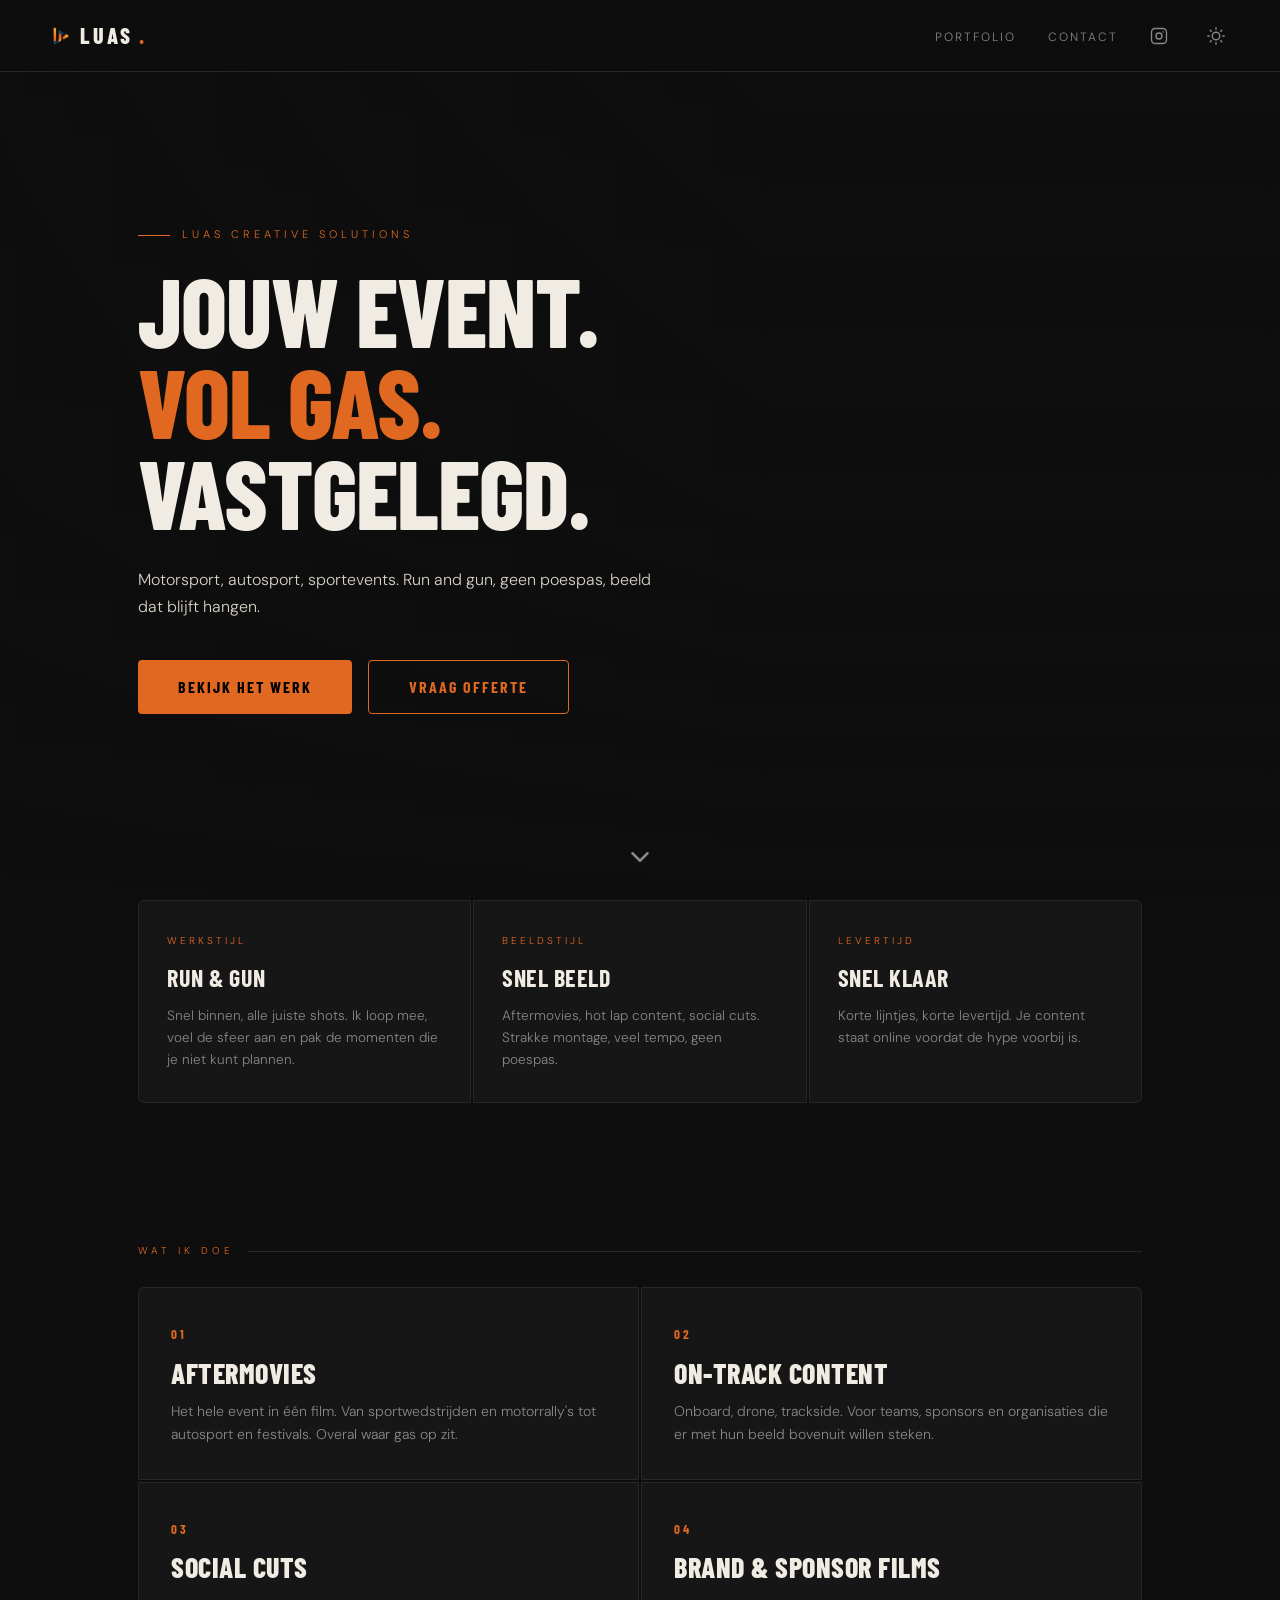
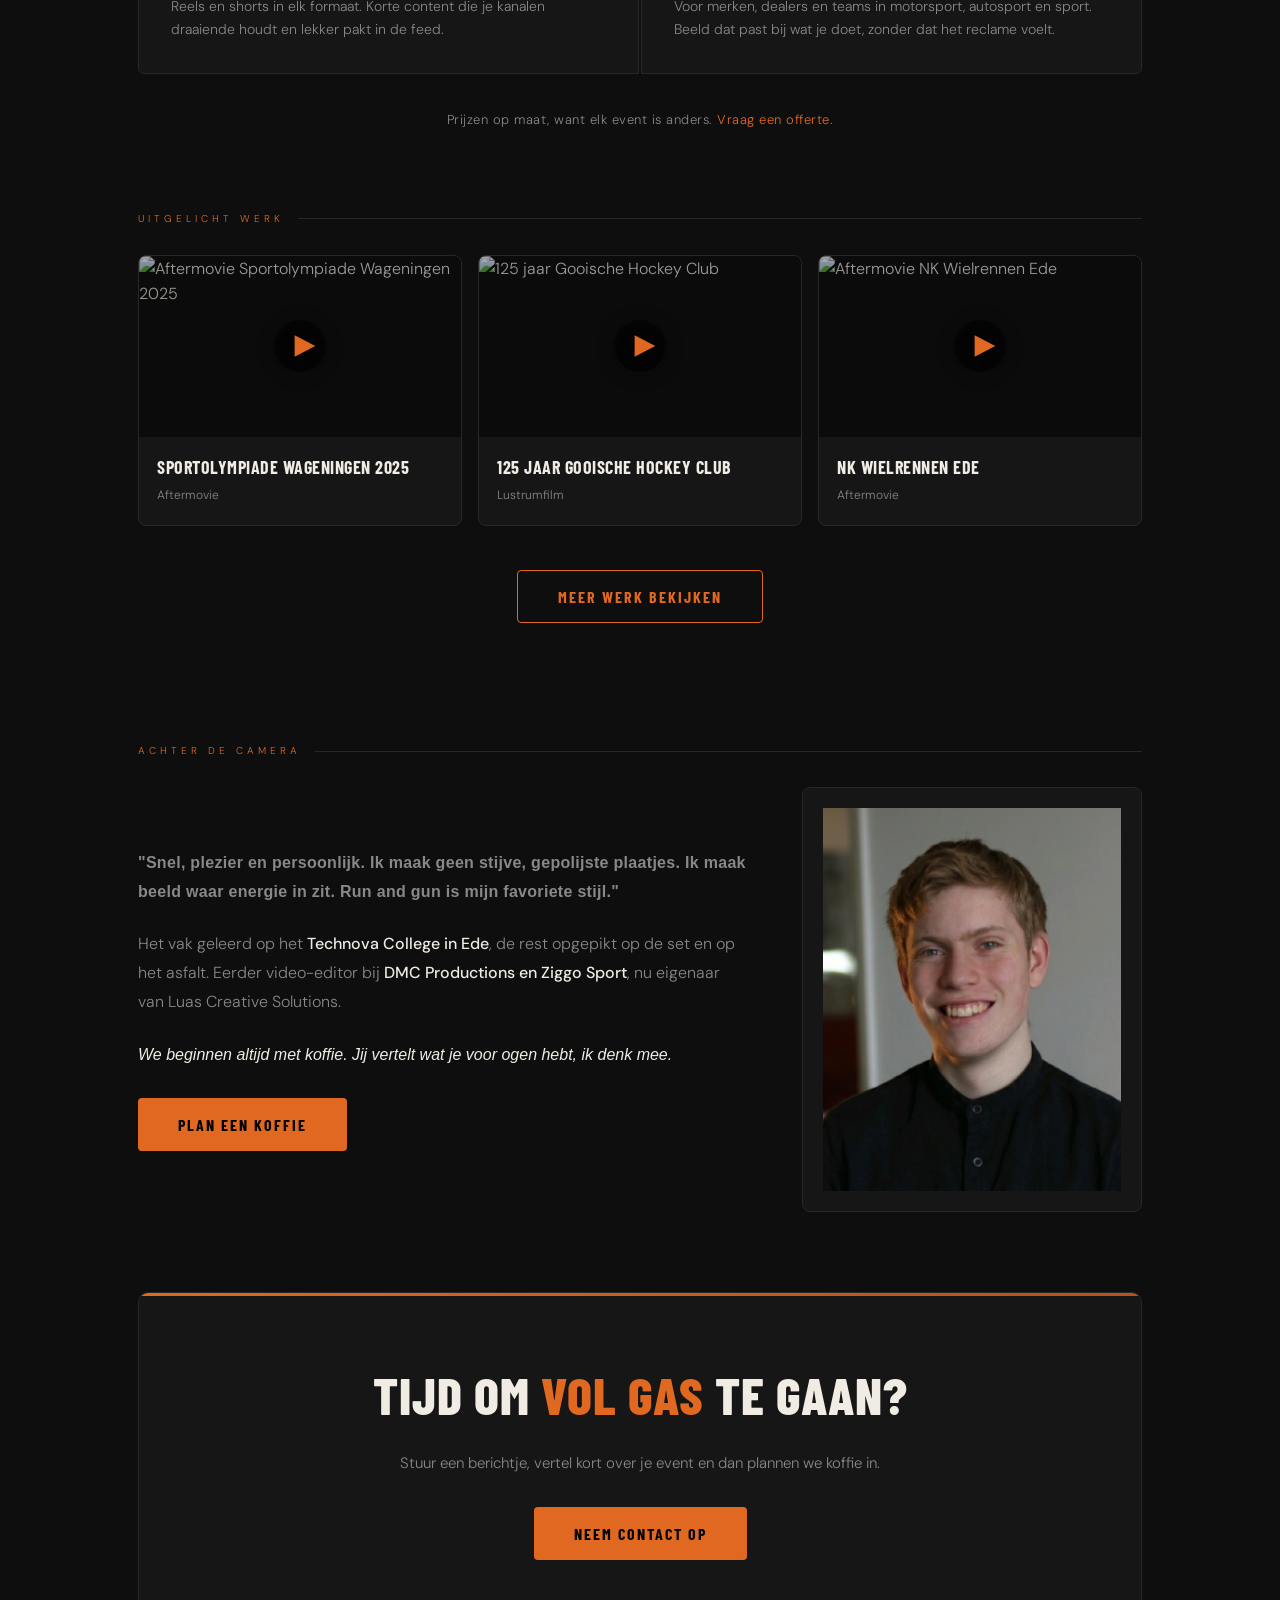
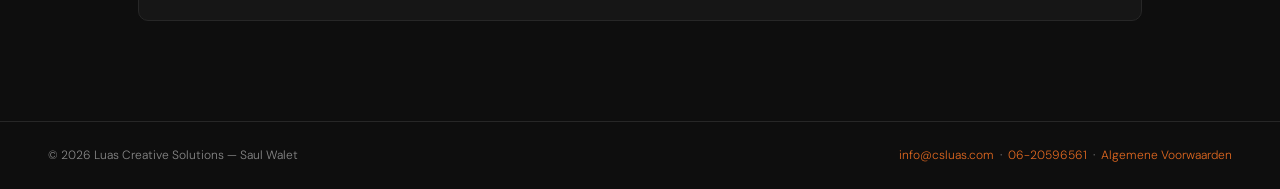
==== commit 6cf3b75c: "Teksten verandering" ====
--- a/index.html
+++ b/index.html
@@ -3,7 +3,7 @@
 <head>
   <meta charset="UTF-8">
   <meta name="viewport" content="width=device-width, initial-scale=1.0">
-  <title>Luas Creative Solutions — Snel beeld voor sport, motoren & events</title>
+  <title>Luas Creative Solutions | Snel beeld voor sport, motoren en events</title>
   <meta name="description" content="Aftermovies, motorsport- en autosportcontent en eventfilms. Run-and-gun, snel klaar, beeld dat hard binnenkomt.">
   <link rel="stylesheet" href="style.css">
   <link rel="icon" href="assets/Logo.png" type="image/png">
@@ -29,7 +29,7 @@
   <div class="hero-content">
     <div class="hero-label">Luas Creative Solutions</div>
     <h1>Jouw event.<br><em>Vol gas.</em><br>Vastgelegd.</h1>
-    <p class="hero-sub">Motorsport, autosport, sportevents. Snel beeld dat blijft hangen — run-and-gun, zonder gedoe.</p>
+    <p class="hero-sub">Motorsport, autosport, sportevents. Run and gun, geen poespas, beeld dat blijft hangen.</p>
     <div class="hero-actions">
       <a href="/portfolio" class="cta-btn">Bekijk het werk</a>
       <a href="/contact" class="cta-btn-outline">Vraag offerte</a>
@@ -49,17 +49,17 @@
     <div class="usp-item">
       <div class="usp-tag">Werkstijl</div>
       <h3>Run &amp; Gun</h3>
-      <p>Snel binnen, alle juiste shots, geen ballast. Ik loop mee, voel de sfeer aan en pak het beeld dat echt zit.</p>
+      <p>Snel binnen, alle juiste shots. Ik loop mee, voel de sfeer aan en pak de momenten die je niet kunt plannen.</p>
     </div>
     <div class="usp-item">
       <div class="usp-tag">Beeldstijl</div>
       <h3>Snel Beeld</h3>
-      <p>Aftermovies, hot lap-content, social cuts. Strakke montage, hoge energie, geen onnodige opbouw.</p>
+      <p>Aftermovies, hot lap content, social cuts. Strakke montage, veel tempo, geen poespas.</p>
     </div>
     <div class="usp-item">
       <div class="usp-tag">Levertijd</div>
       <h3>Snel Klaar</h3>
-      <p>Korte lijntjes, korte levertijd. Je content is live voor de hype voorbij is.</p>
+      <p>Korte lijntjes, korte levertijd. Je content staat online voordat de hype voorbij is.</p>
     </div>
   </div>
 </section>
@@ -72,30 +72,30 @@
     <div class="service-card fade-up-1">
       <div class="service-num">01</div>
       <h3>Aftermovies</h3>
-      <p>Het hele event in één visuele klap. Sportwedstrijden, motorrally's, autosport, festivals — alles waar adrenaline zit.</p>
+      <p>Het hele event in één film. Van sportwedstrijden en motorrally's tot autosport en festivals. Overal waar gas op zit.</p>
     </div>
 
     <div class="service-card fade-up-2">
       <div class="service-num">02</div>
       <h3>On-track content</h3>
-      <p>Onboard, drone, trackside. Voor teams, sponsors en organisaties die hun beeld serieus nemen.</p>
+      <p>Onboard, drone, trackside. Voor teams, sponsors en organisaties die er met hun beeld bovenuit willen steken.</p>
     </div>
 
     <div class="service-card fade-up-3">
       <div class="service-num">03</div>
       <h3>Social cuts</h3>
-      <p>Reels &amp; shorts in elk formaat. Snelle content die je kanalen voedt en het algoritme niet links laat liggen.</p>
+      <p>Reels en shorts in elk formaat. Korte content die je kanalen draaiende houdt en lekker pakt in de feed.</p>
     </div>
 
     <div class="service-card fade-up-4">
       <div class="service-num">04</div>
       <h3>Brand &amp; sponsor films</h3>
-      <p>Voor merken, dealers en teams in motorsport, autosport en sport. Beeld dat past bij de snelheid van je merk.</p>
+      <p>Voor merken, dealers en teams in motorsport, autosport en sport. Beeld dat past bij wat je doet, zonder dat het reclame voelt.</p>
     </div>
 
   </div>
   <div class="services-note">
-    Prijzen op maat — elk event is anders. <a href="/contact">Vraag een offerte</a>.
+    Prijzen op maat, want elk event is anders. <a href="/contact">Vraag een offerte</a>.
   </div>
 </section>
 
@@ -155,7 +155,7 @@
   <div class="about-grid">
     <div class="about-text fade-up">
       <p class="about-quote">"Snel, plezier en persoonlijk. Ik maak geen stijve, gepolijste plaatjes. Ik maak beeld waar energie in zit. Run and gun is mijn favoriete stijl."</p>
-      <p>Het vak geleerd op het <strong>Technova College in Ede</strong>, het echte werk op de set en het asfalt. Voormalig video-editor bij <strong>DMC Productions / Ziggo Sport</strong>, nu eigenaar van Luas Creative Solutions.</p>
+      <p>Het vak geleerd op het <strong>Technova College in Ede</strong>, de rest opgepikt op de set en op het asfalt. Eerder video-editor bij <strong>DMC Productions en Ziggo Sport</strong>, nu eigenaar van Luas Creative Solutions.</p>
       <p class="about-cta-line">We beginnen altijd met koffie. Jij vertelt wat je voor ogen hebt, ik denk mee.</p>
       <div style="margin-top: 28px;">
         <a href="/contact" class="cta-btn">Plan een koffie</a>
@@ -171,7 +171,7 @@
 <section class="cta-section fade-up">
   <div class="cta-box">
     <h2>Tijd om <em>vol gas</em> te gaan?</h2>
-    <p>Stuur een berichtje. Vertel over je event. We regelen de rest.</p>
+    <p>Stuur een berichtje, vertel kort over je event en dan plannen we koffie in.</p>
     <a href="/contact" class="cta-btn">Neem contact op</a>
   </div>
 </section>
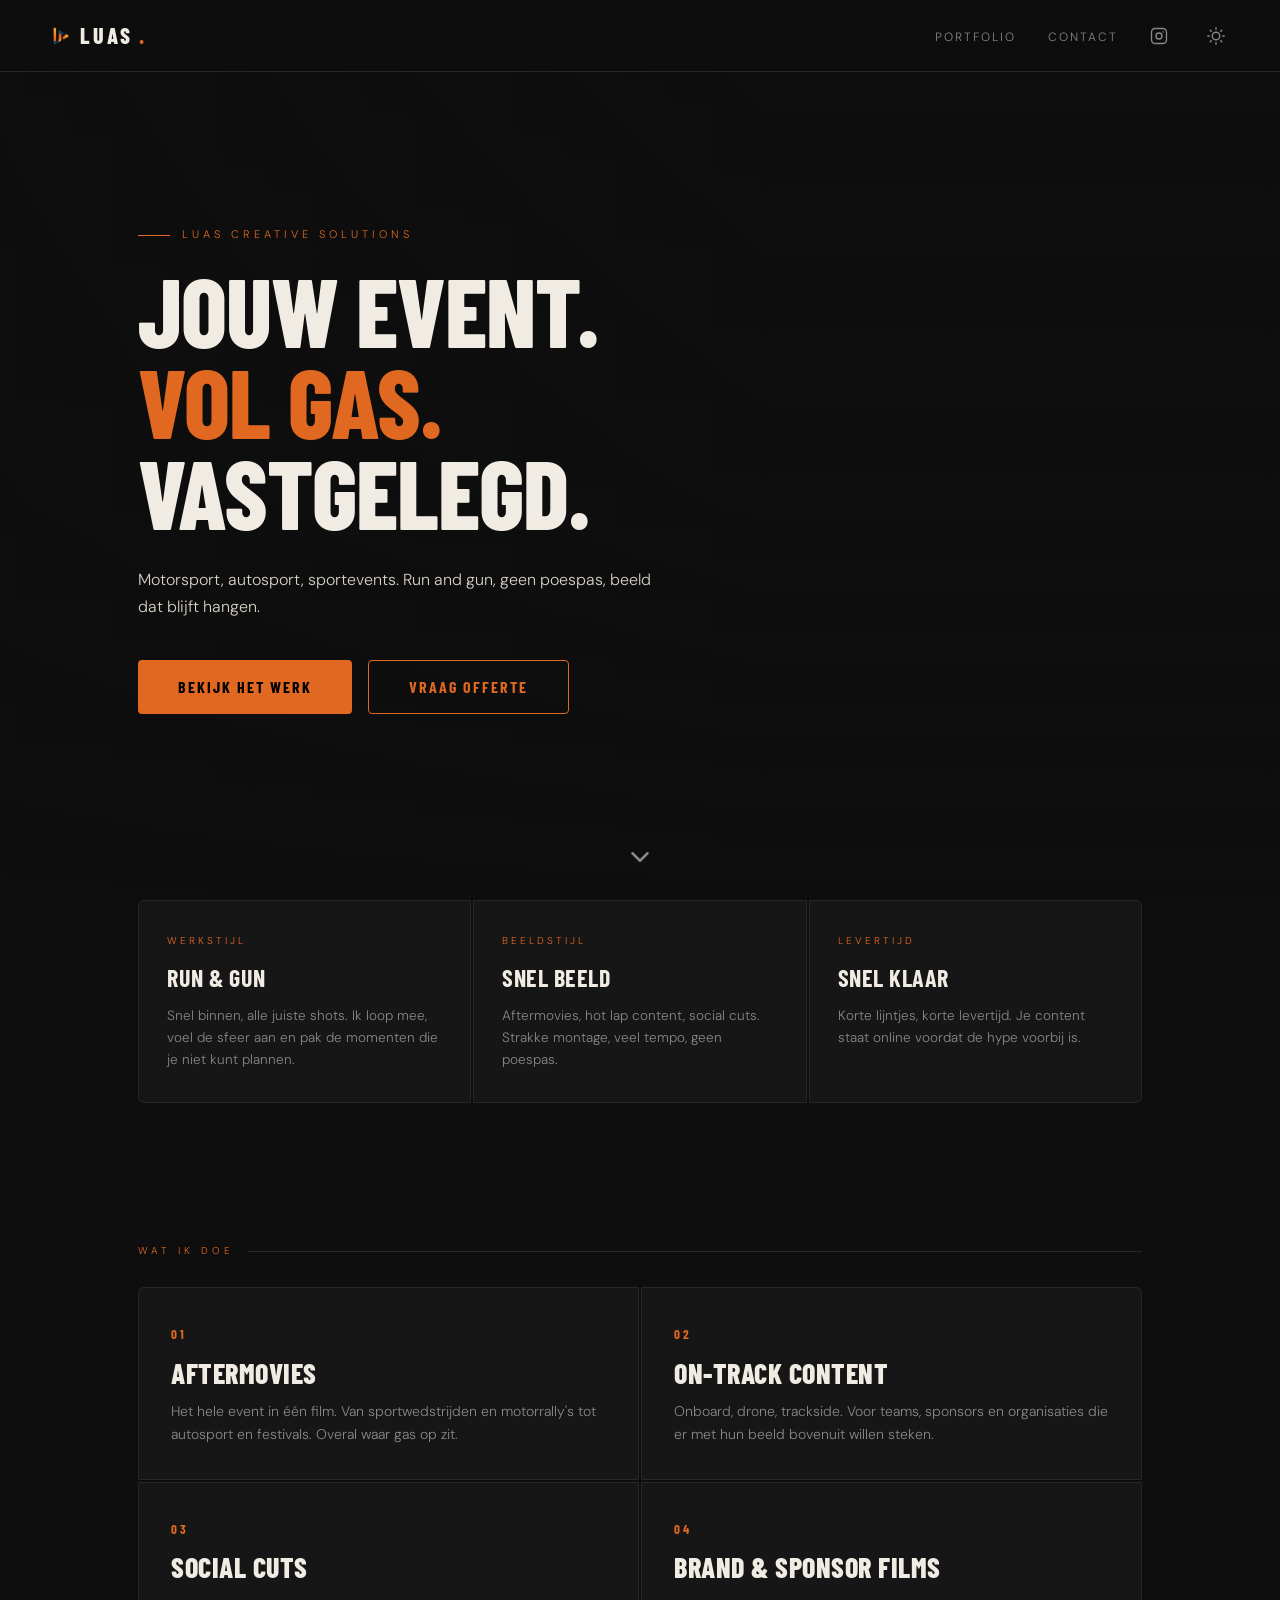
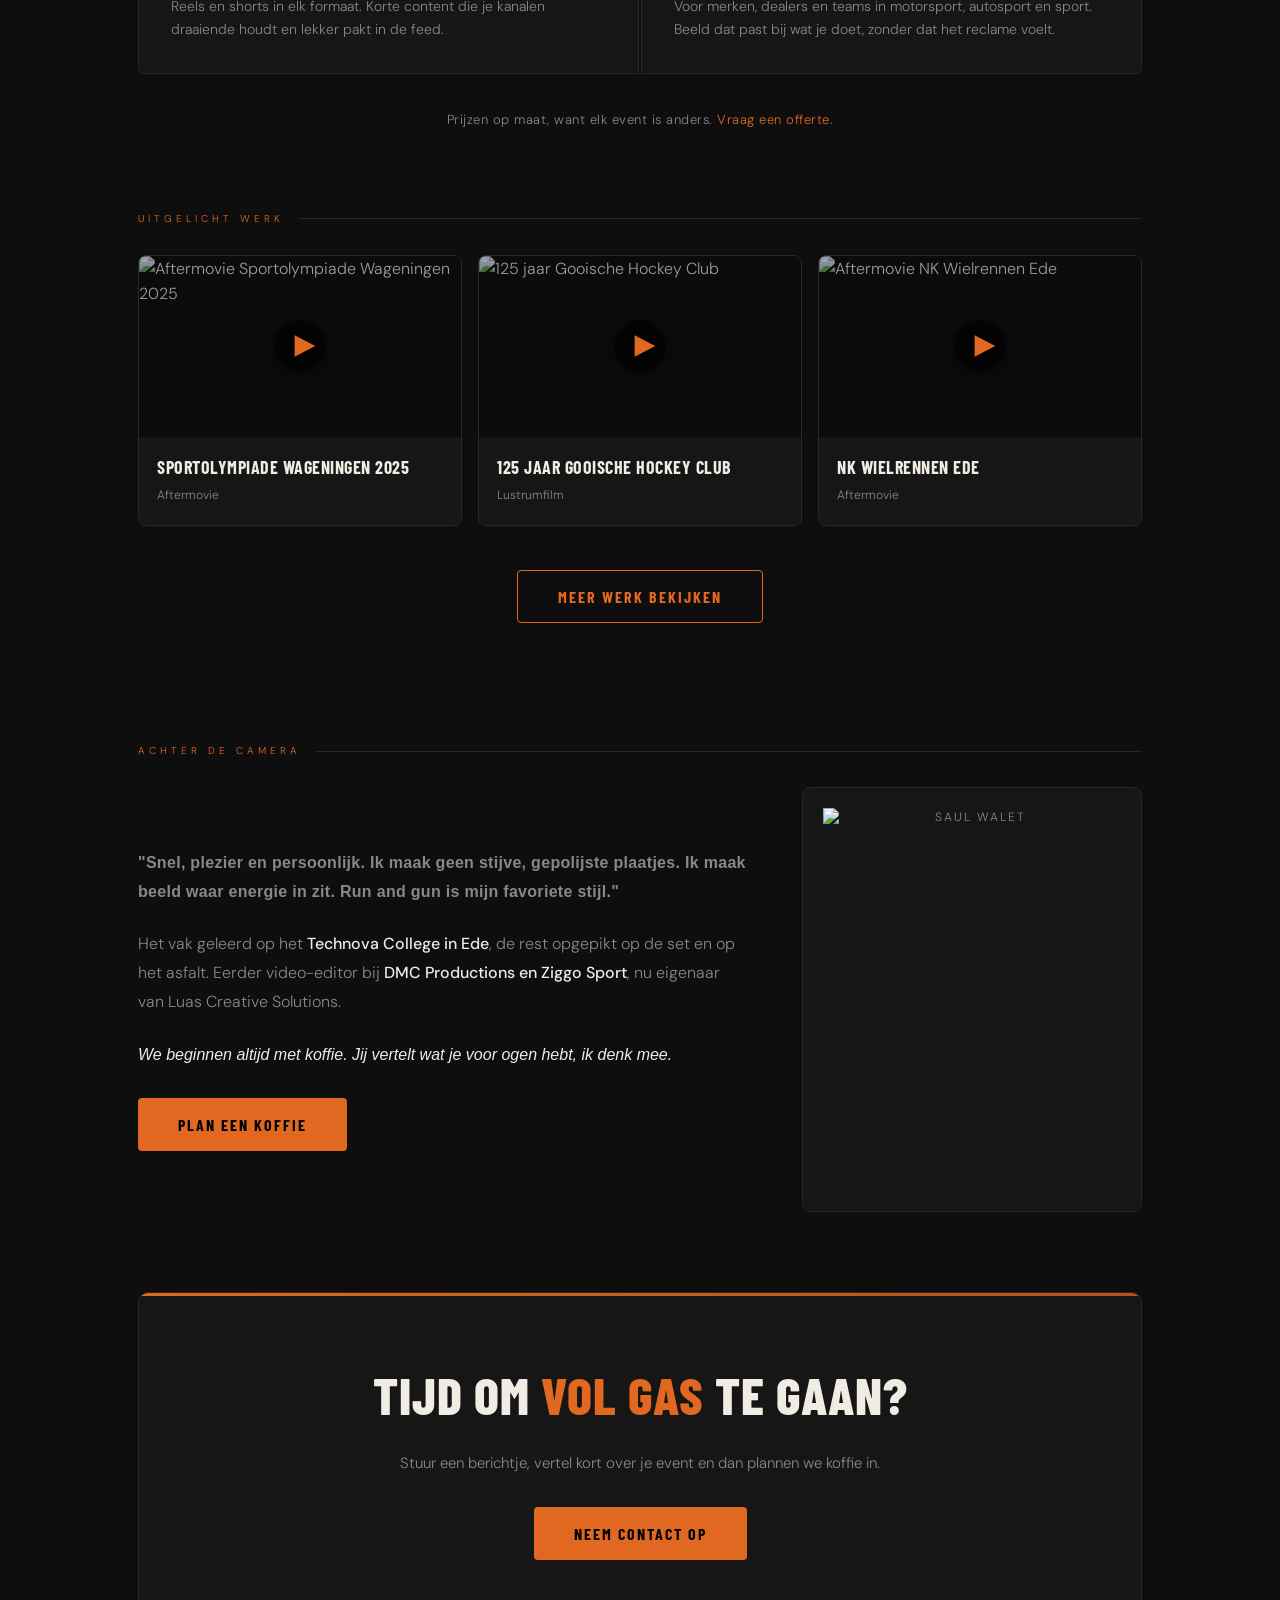
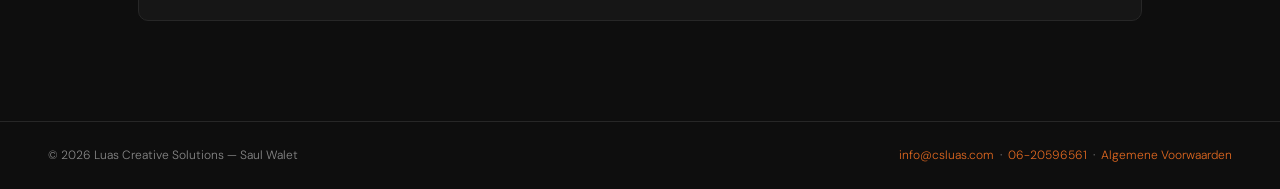
==== commit 91ad2334: "Portfolio" ====
--- a/index.html
+++ b/index.html
@@ -162,7 +162,7 @@
       </div>
     </div>
     <div class="about-photo fade-up-2">
-      <img src="assets/Saul.png" alt="Saul Walet">
+      <img src="assets/saul.png" alt="Saul Walet">
     </div>
   </div>
 </section>
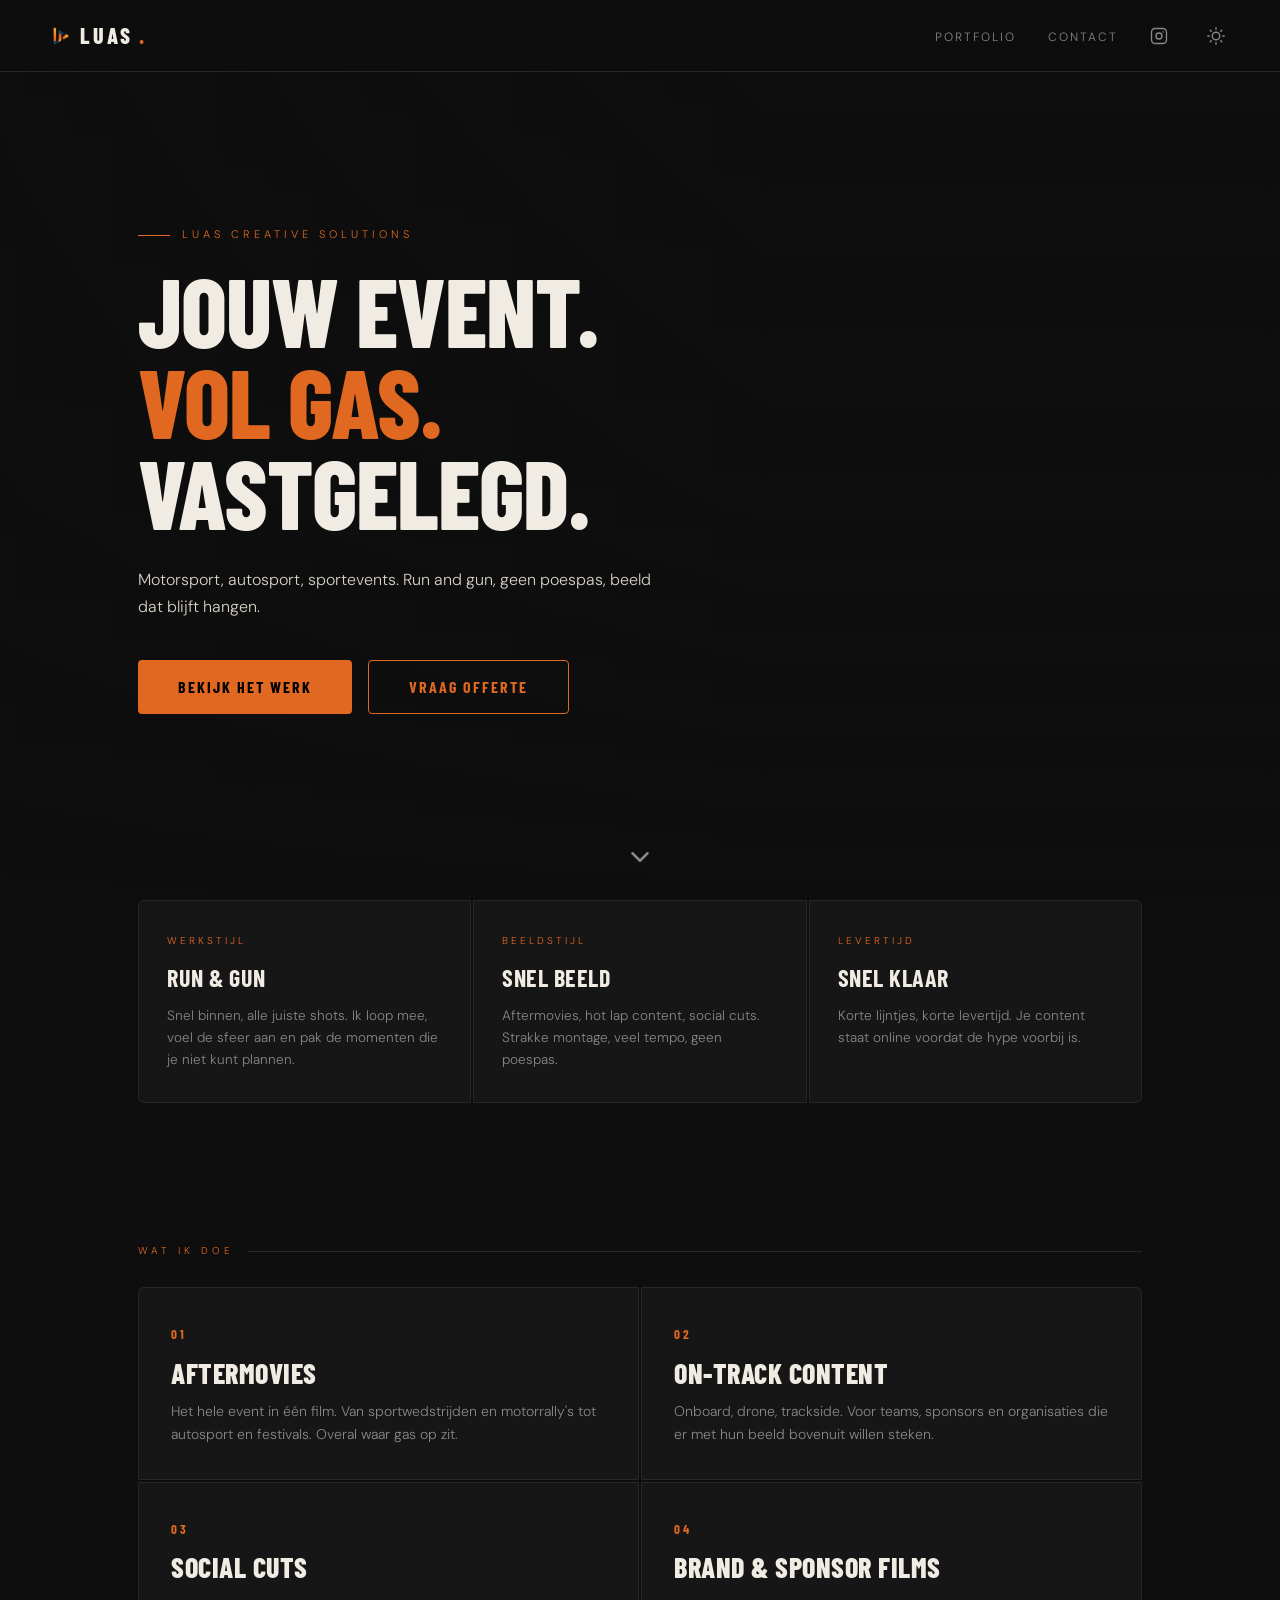
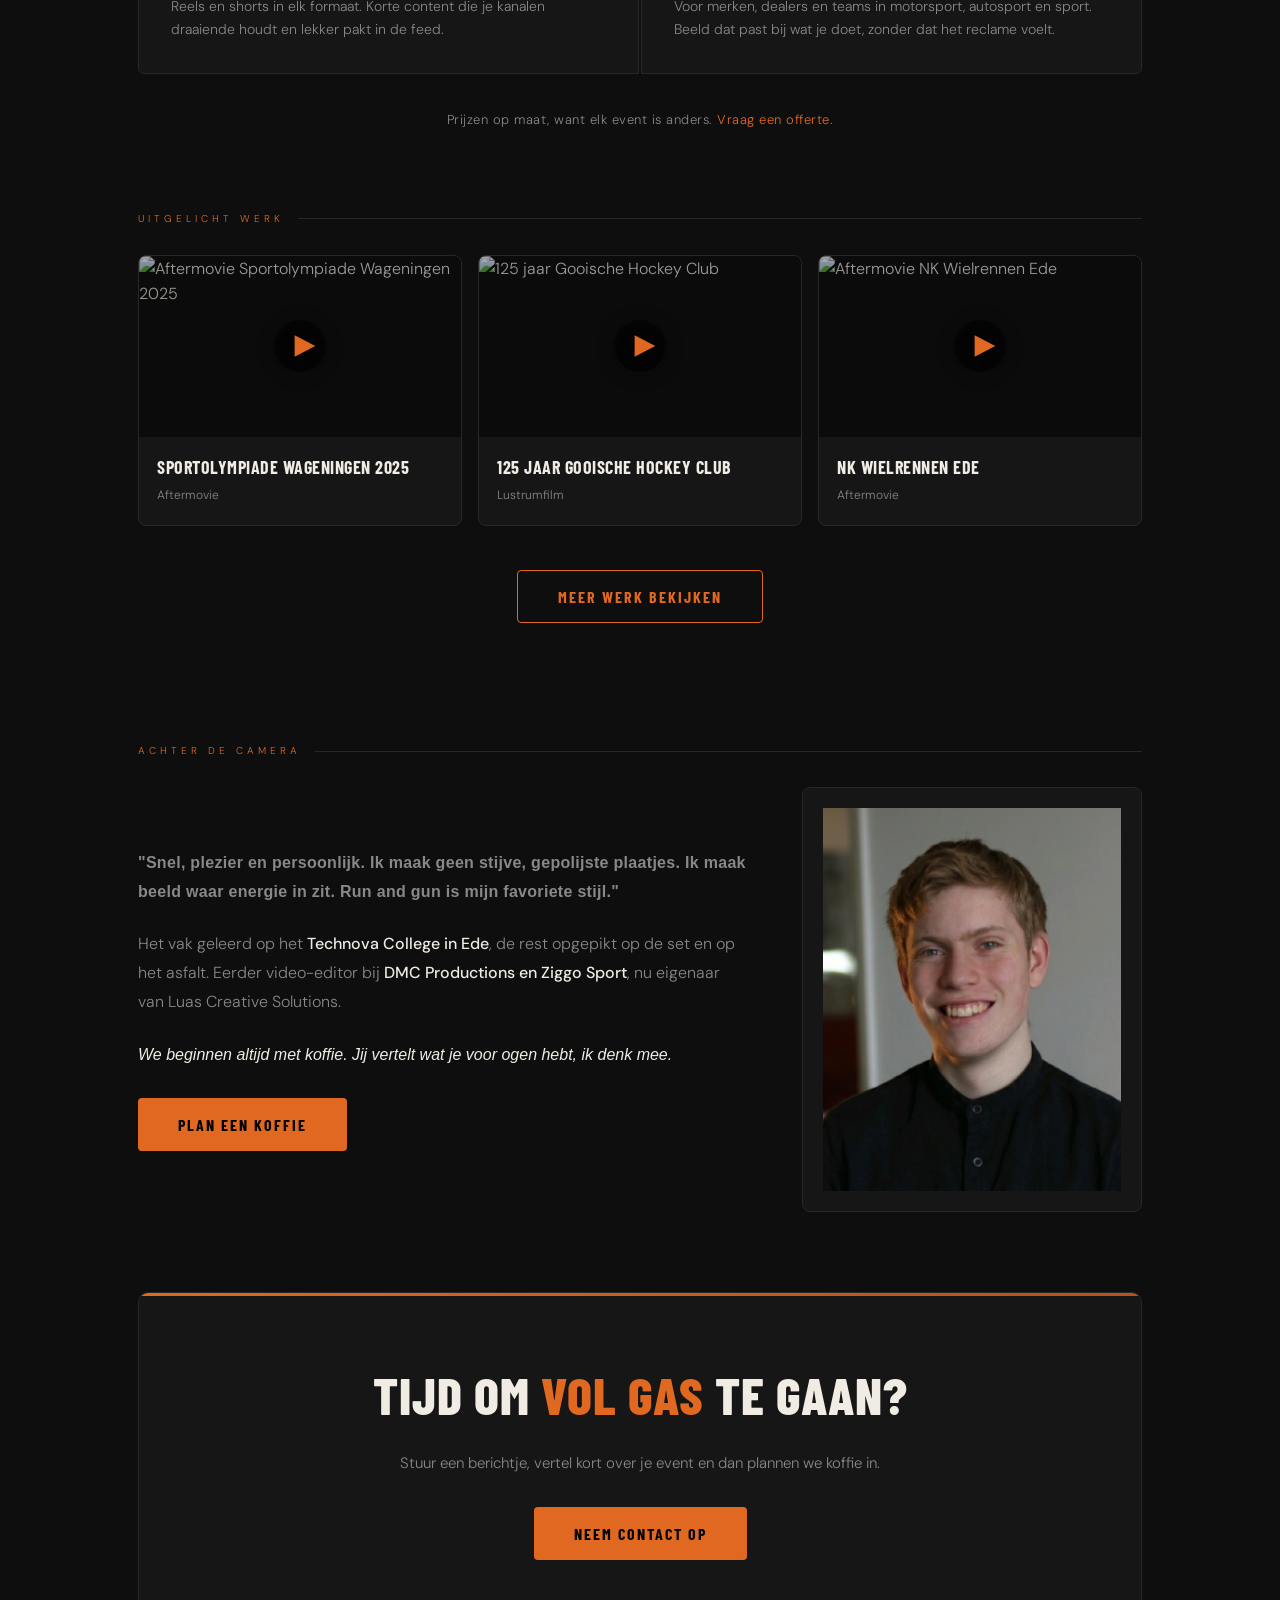
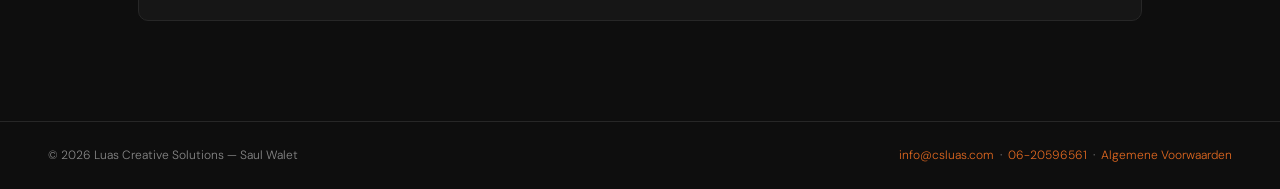
==== commit cdec0bdb: "Profielfoto" ====
--- a/index.html
+++ b/index.html
@@ -162,7 +162,7 @@
       </div>
     </div>
     <div class="about-photo fade-up-2">
-      <img src="assets/saul.png" alt="Saul Walet">
+      <img src="assets/Saul.png" alt="Saul Walet">
     </div>
   </div>
 </section>
